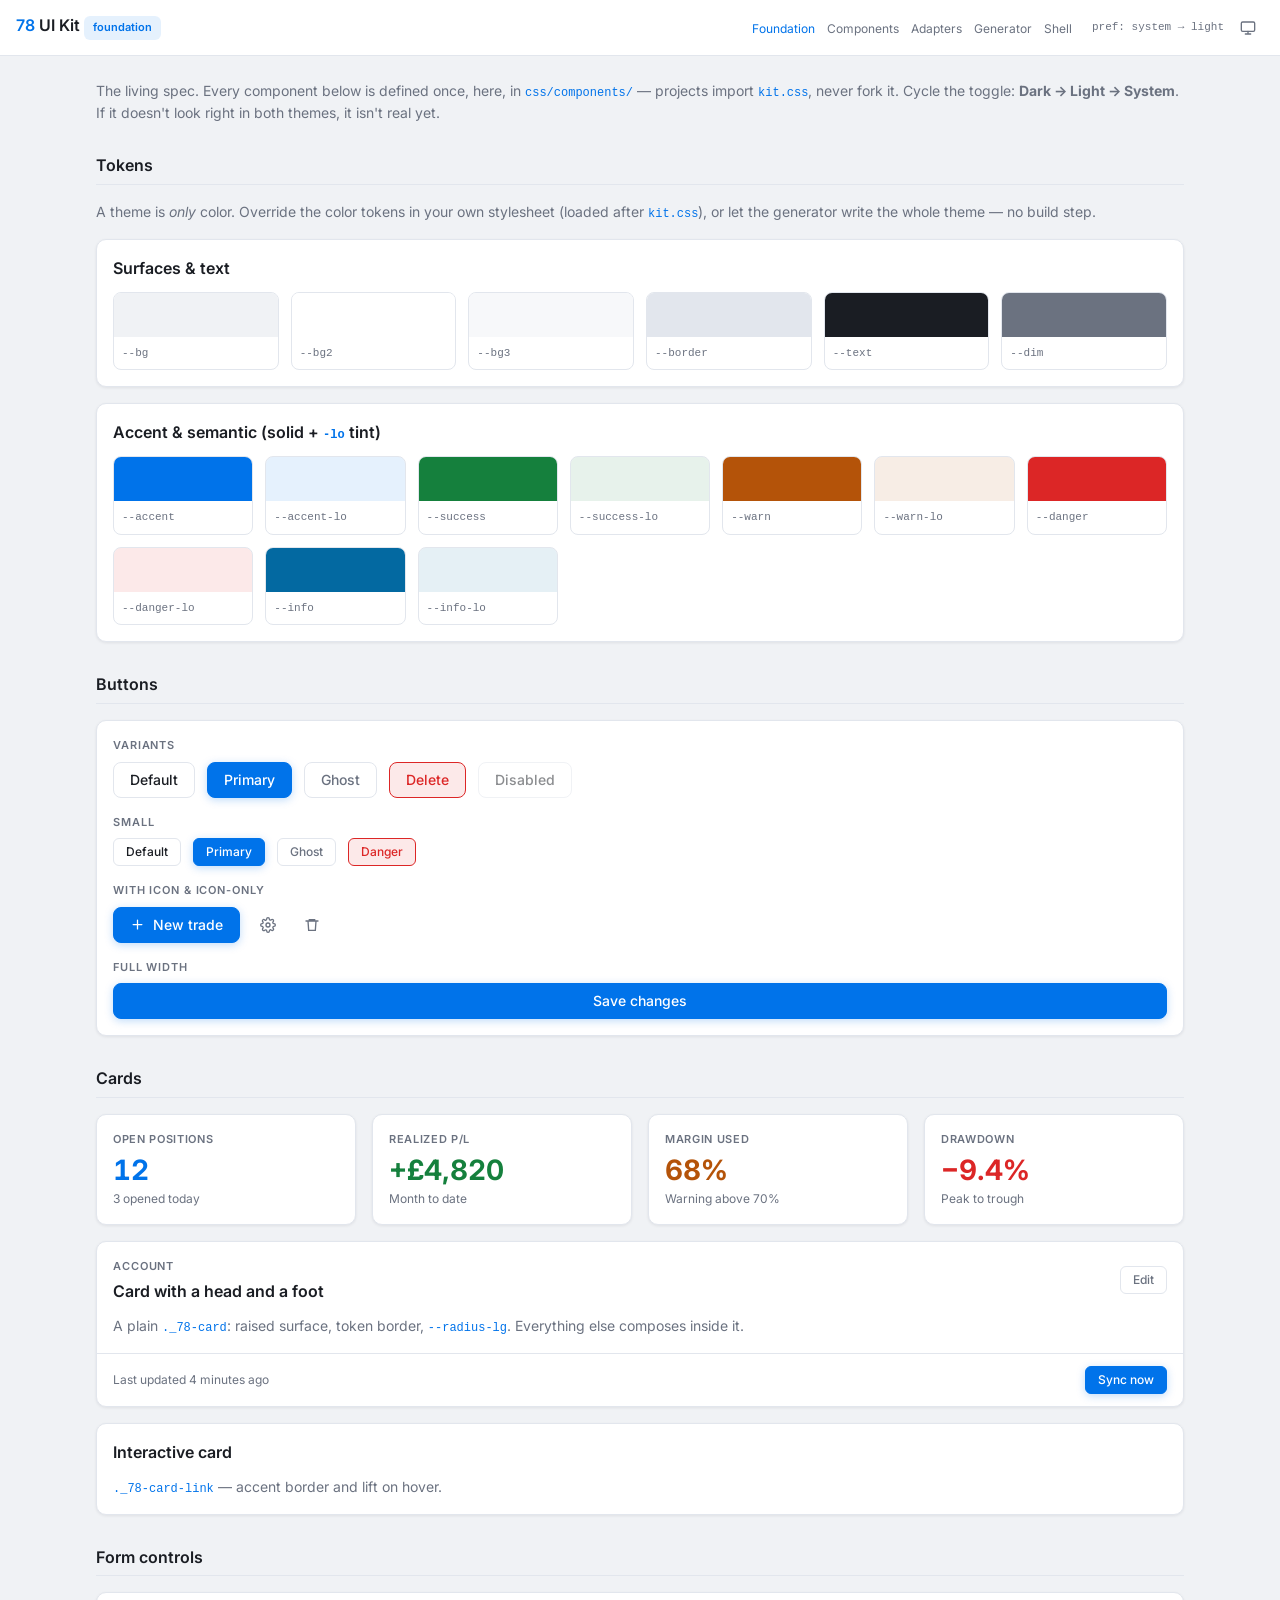
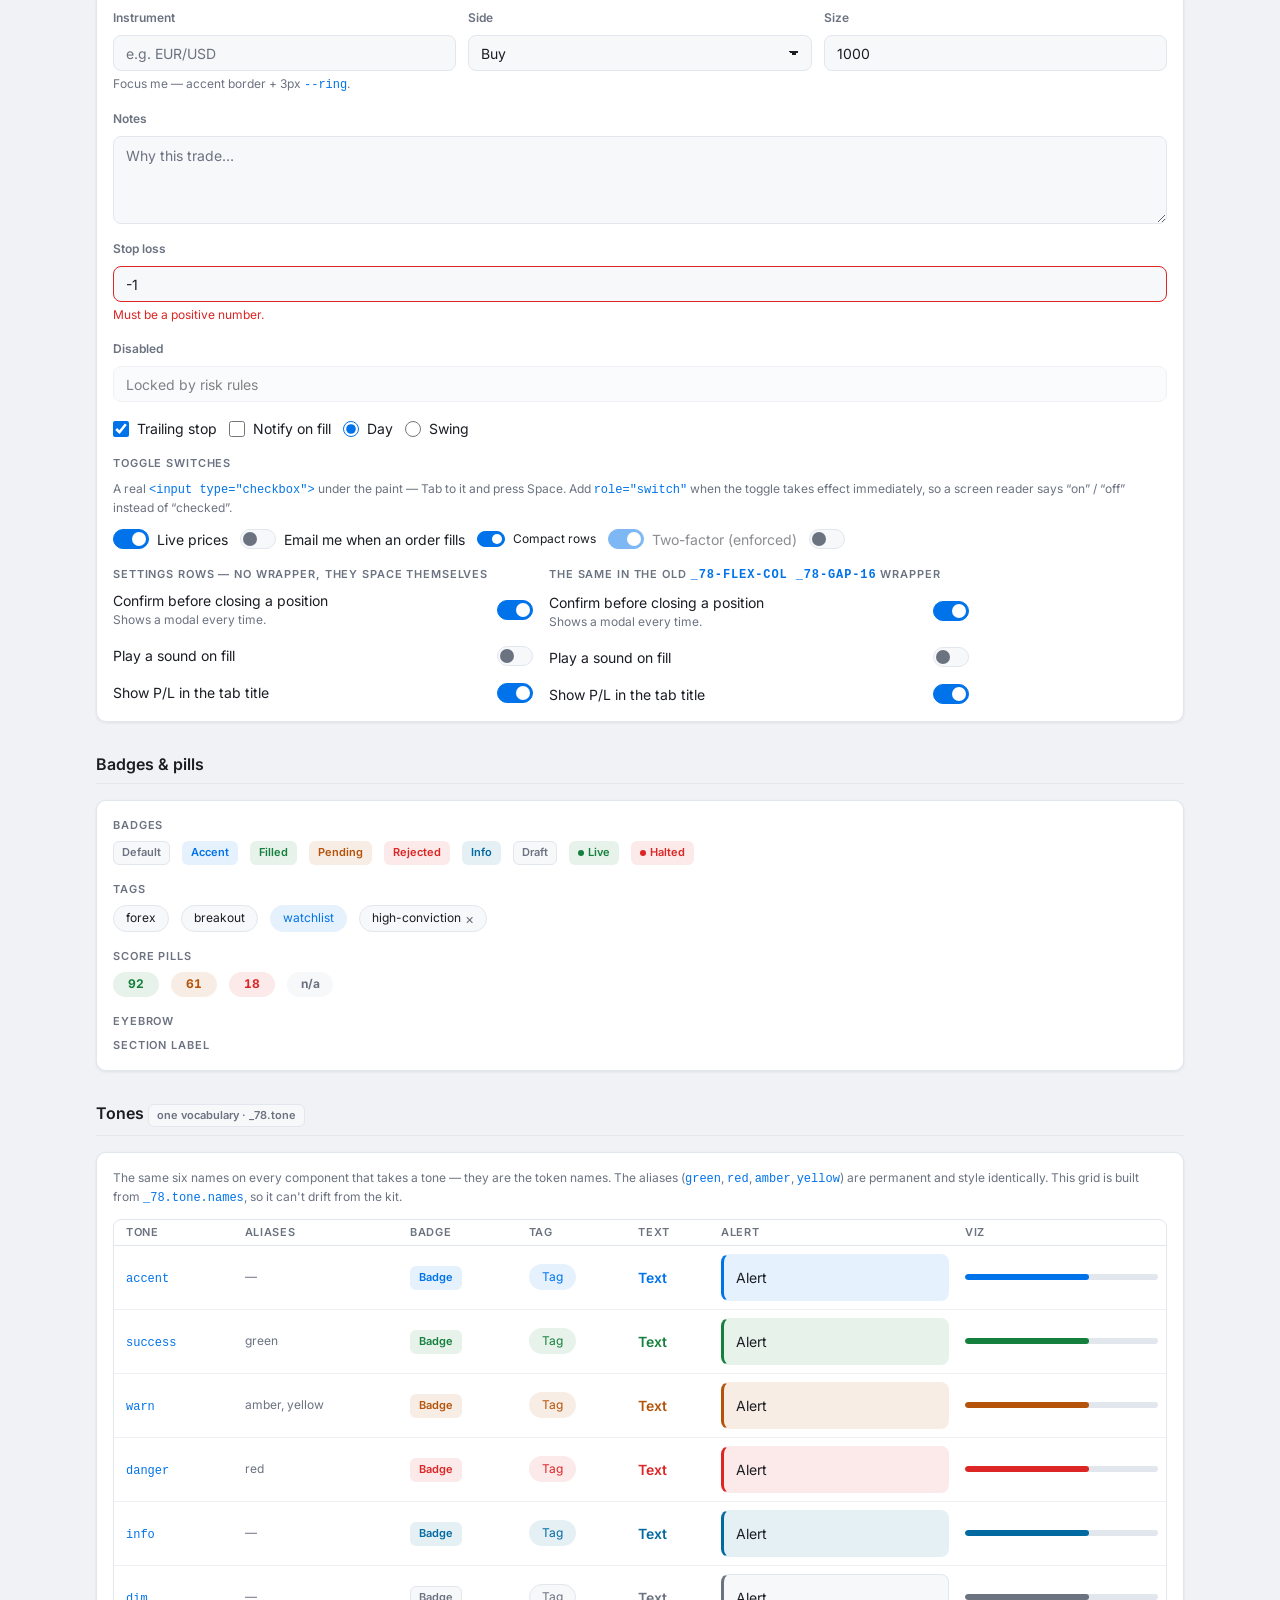
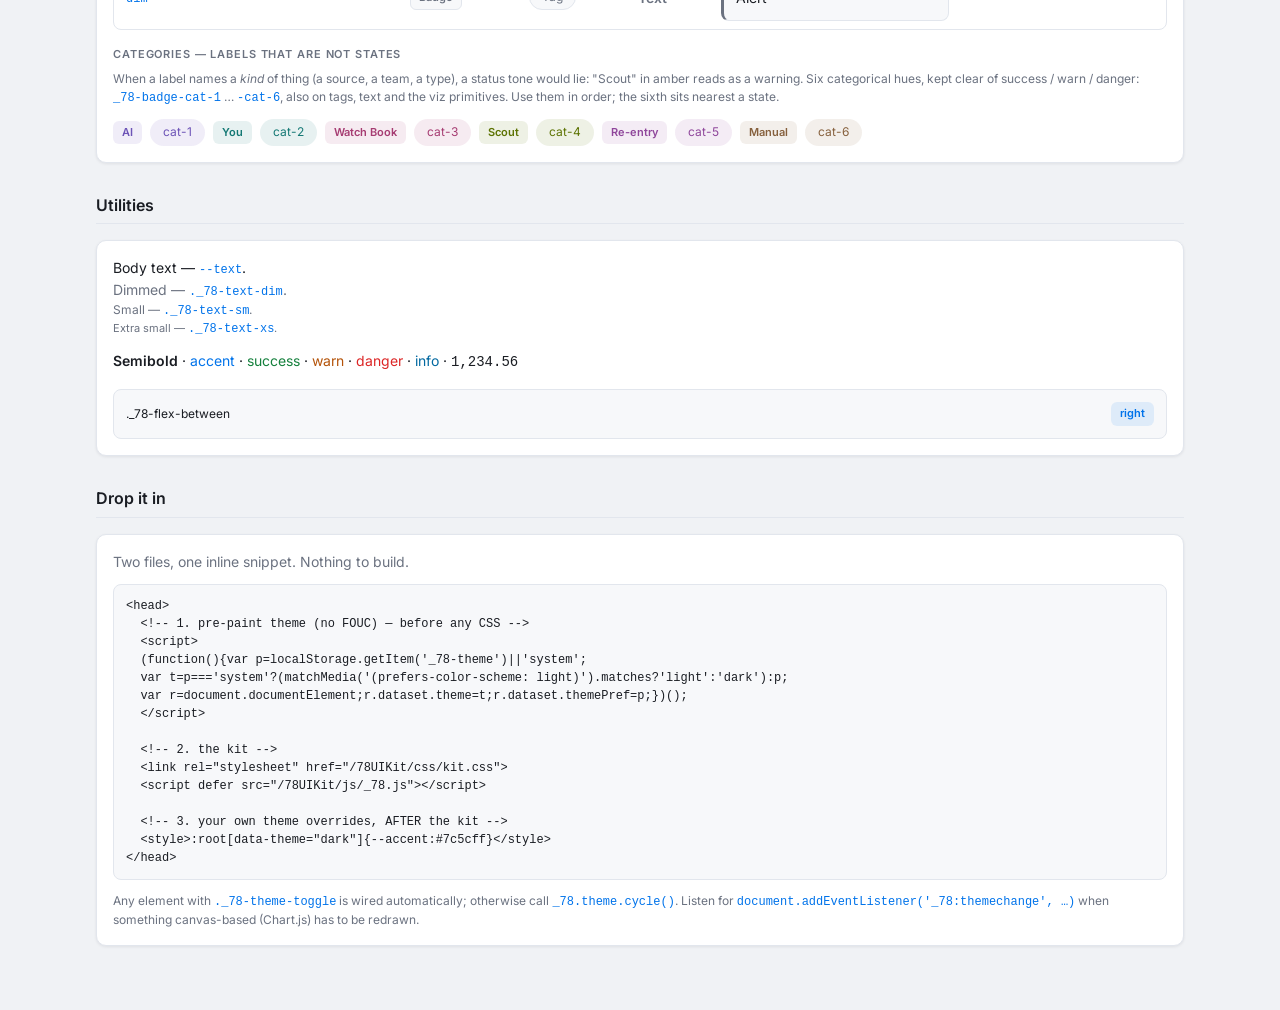
==== demo/index.html @ 526c33db "UIK-10: Six categorical tones for labels that are not states --cat-1 to --cat-6 (each with a -lo tin" ====
<!doctype html>
<html lang="en">
<head>
<meta charset="utf-8">
<meta name="viewport" content="width=device-width, initial-scale=1">
<title>78 UI Kit — foundation</title>

<!-- Pre-paint theme snippet — FIRST thing in <head>, before any CSS. No FOUC. -->
<script>
(function(){var p=localStorage.getItem('_78-theme')||'system';
var t=p==='system'?(matchMedia('(prefers-color-scheme: light)').matches?'light':'dark'):p;
var r=document.documentElement;r.dataset.theme=t;r.dataset.themePref=p;})();
</script>

<link rel="preconnect" href="https://fonts.bunny.net">
<link rel="stylesheet" href="https://fonts.bunny.net/css?family=inter:400,500,600,700">
<link rel="stylesheet" href="../css/kit.css">

<style>
  /* Demo page chrome only — NOT part of the kit. */
  .page { max-width: var(--content-max); margin: 0 auto; padding: var(--space-5) var(--space-4) 64px; }
  .site-head {
    position: sticky; top: 0; z-index: 10;
    display: flex; align-items: center; justify-content: space-between; gap: var(--space-4);
    height: var(--header-h); padding: 0 var(--space-4);
    background: var(--bg2); border-bottom: 1px solid var(--border);
  }
  .site-head h1 { font-size: var(--fs-lg); }
  .site-head nav a { color: var(--dim); font-size: var(--fs-sm); margin-right: var(--space-3); }
  .site-head nav a:hover, .site-head nav a[aria-current] { color: var(--accent); text-decoration: none; }
  .site-head .mark { color: var(--accent); }
  section { margin-top: var(--space-6); }
  section > h2 {
    font-size: var(--fs-lg); padding-bottom: var(--space-2);
    border-bottom: 1px solid var(--border); margin-bottom: var(--space-4);
  }
  .row { display: flex; flex-wrap: wrap; align-items: center; gap: var(--space-3); }
  .swatches { display: grid; gap: var(--space-3); grid-template-columns: repeat(auto-fit, minmax(132px, 1fr)); }
  .sw { border: 1px solid var(--border); border-radius: var(--radius); overflow: hidden; background: var(--bg2); }
  .sw i { display: block; height: 44px; }
  .sw span { display: block; padding: var(--space-2); font-size: var(--fs-xs); font-family: var(--font-mono); color: var(--dim); }
  code.tok { font-family: var(--font-mono); font-size: var(--fs-sm); color: var(--accent); }
  pre.snippet {
    background: var(--bg3); border: 1px solid var(--border); border-radius: var(--radius);
    padding: var(--space-3); overflow-x: auto; font-size: var(--fs-sm); color: var(--text);
  }
</style>
</head>
<body>

<header class="site-head">
  <h1><span class="mark">78</span> UI Kit <span class="_78-badge _78-badge-accent">foundation</span></h1>
  <div class="_78-flex _78-gap-8">
    <nav>
      <a href="index.html" aria-current="page">Foundation</a><a href="components.html">Components</a><a href="adapters.html">Adapters</a><a href="generator.html">Generator</a><a href="shell.html">Shell</a>
    </nav>
    <span class="_78-text-xs _78-text-dim _78-mono" id="theme-state">theme: …</span>
    <button class="_78-icon-btn _78-theme-toggle" type="button">
      <!-- moon = dark -->
      <svg class="_78-theme-icon" data-pref="dark" viewBox="0 0 24 24" fill="none" stroke="currentColor" stroke-width="2" stroke-linecap="round" stroke-linejoin="round" aria-hidden="true"><path d="M21 12.79A9 9 0 1 1 11.21 3 7 7 0 0 0 21 12.79z"/></svg>
      <!-- sun = light -->
      <svg class="_78-theme-icon" data-pref="light" viewBox="0 0 24 24" fill="none" stroke="currentColor" stroke-width="2" stroke-linecap="round" stroke-linejoin="round" aria-hidden="true"><circle cx="12" cy="12" r="4"/><path d="M12 2v2M12 20v2M4.9 4.9l1.4 1.4M17.7 17.7l1.4 1.4M2 12h2M20 12h2M4.9 19.1l1.4-1.4M17.7 6.3l1.4-1.4"/></svg>
      <!-- monitor = system -->
      <svg class="_78-theme-icon" data-pref="system" viewBox="0 0 24 24" fill="none" stroke="currentColor" stroke-width="2" stroke-linecap="round" stroke-linejoin="round" aria-hidden="true"><rect x="2" y="3" width="20" height="14" rx="2"/><path d="M8 21h8M12 17v4"/></svg>
    </button>
  </div>
</header>

<main class="page">

  <p class="_78-text-dim">The living spec. Every component below is defined once, here, in
    <code class="tok">css/components/</code> — projects import <code class="tok">kit.css</code>, never fork it.
    Cycle the toggle: <strong>Dark → Light → System</strong>. If it doesn't look right in both themes, it isn't real yet.</p>

  <!-- ============================ TOKENS ============================ -->
  <section id="tokens">
    <h2>Tokens</h2>
    <p class="_78-text-dim _78-mb-16">A theme is <em>only</em> color. Override the color tokens in your own
      stylesheet (loaded after <code class="tok">kit.css</code>), or let the generator write the whole theme — no build step.</p>

    <div class="_78-card _78-mb-16">
      <div class="_78-card-title">Surfaces &amp; text</div>
      <div class="swatches">
        <div class="sw"><i style="background:var(--bg)"></i><span>--bg</span></div>
        <div class="sw"><i style="background:var(--bg2)"></i><span>--bg2</span></div>
        <div class="sw"><i style="background:var(--bg3)"></i><span>--bg3</span></div>
        <div class="sw"><i style="background:var(--border)"></i><span>--border</span></div>
        <div class="sw"><i style="background:var(--text)"></i><span>--text</span></div>
        <div class="sw"><i style="background:var(--dim)"></i><span>--dim</span></div>
      </div>
    </div>

    <div class="_78-card">
      <div class="_78-card-title">Accent &amp; semantic (solid + <code class="tok">-lo</code> tint)</div>
      <div class="swatches">
        <div class="sw"><i style="background:var(--accent)"></i><span>--accent</span></div>
        <div class="sw"><i style="background:var(--accent-lo)"></i><span>--accent-lo</span></div>
        <div class="sw"><i style="background:var(--success)"></i><span>--success</span></div>
        <div class="sw"><i style="background:var(--success-lo)"></i><span>--success-lo</span></div>
        <div class="sw"><i style="background:var(--warn)"></i><span>--warn</span></div>
        <div class="sw"><i style="background:var(--warn-lo)"></i><span>--warn-lo</span></div>
        <div class="sw"><i style="background:var(--danger)"></i><span>--danger</span></div>
        <div class="sw"><i style="background:var(--danger-lo)"></i><span>--danger-lo</span></div>
        <div class="sw"><i style="background:var(--info)"></i><span>--info</span></div>
        <div class="sw"><i style="background:var(--info-lo)"></i><span>--info-lo</span></div>
      </div>
    </div>
  </section>

  <!-- ============================ BUTTONS ============================ -->
  <section id="buttons">
    <h2>Buttons</h2>
    <div class="_78-card">
      <div class="_78-eyebrow _78-mb-8">Variants</div>
      <div class="row">
        <button class="_78-btn">Default</button>
        <button class="_78-btn _78-btn-primary">Primary</button>
        <button class="_78-btn _78-btn-ghost">Ghost</button>
        <button class="_78-btn _78-btn-danger">Delete</button>
        <button class="_78-btn" disabled>Disabled</button>
      </div>

      <div class="_78-eyebrow _78-mt-16 _78-mb-8">Small</div>
      <div class="row">
        <button class="_78-btn _78-btn-sm">Default</button>
        <button class="_78-btn _78-btn-primary _78-btn-sm">Primary</button>
        <button class="_78-btn _78-btn-ghost _78-btn-sm">Ghost</button>
        <button class="_78-btn _78-btn-danger _78-btn-sm">Danger</button>
      </div>

      <div class="_78-eyebrow _78-mt-16 _78-mb-8">With icon &amp; icon-only</div>
      <div class="row">
        <button class="_78-btn _78-btn-primary">
          <svg viewBox="0 0 24 24" width="15" height="15" fill="none" stroke="currentColor" stroke-width="2" stroke-linecap="round" aria-hidden="true"><path d="M12 5v14M5 12h14"/></svg>
          New trade
        </button>
        <button class="_78-icon-btn" title="Settings" aria-label="Settings">
          <svg viewBox="0 0 24 24" fill="none" stroke="currentColor" stroke-width="2" aria-hidden="true"><circle cx="12" cy="12" r="3"/><path d="M19.4 15a1.65 1.65 0 0 0 .33 1.82l.06.06a2 2 0 1 1-2.83 2.83l-.06-.06a1.65 1.65 0 0 0-1.82-.33 1.65 1.65 0 0 0-1 1.51V21a2 2 0 1 1-4 0v-.09A1.65 1.65 0 0 0 9 19.4a1.65 1.65 0 0 0-1.82.33l-.06.06a2 2 0 1 1-2.83-2.83l.06-.06A1.65 1.65 0 0 0 4.6 15a1.65 1.65 0 0 0-1.51-1H3a2 2 0 1 1 0-4h.09A1.65 1.65 0 0 0 4.6 9a1.65 1.65 0 0 0-.33-1.82l-.06-.06a2 2 0 1 1 2.83-2.83l.06.06A1.65 1.65 0 0 0 9 4.6a1.65 1.65 0 0 0 1-1.51V3a2 2 0 1 1 4 0v.09a1.65 1.65 0 0 0 1 1.51 1.65 1.65 0 0 0 1.82-.33l.06-.06a2 2 0 1 1 2.83 2.83l-.06.06a1.65 1.65 0 0 0-.33 1.82V9a1.65 1.65 0 0 0 1.51 1H21a2 2 0 1 1 0 4h-.09a1.65 1.65 0 0 0-1.51 1z"/></svg>
        </button>
        <button class="_78-icon-btn" title="Delete" aria-label="Delete">
          <svg viewBox="0 0 24 24" fill="none" stroke="currentColor" stroke-width="2" stroke-linecap="round" aria-hidden="true"><path d="M3 6h18M8 6V4h8v2M6 6l1 14h10l1-14"/></svg>
        </button>
      </div>

      <div class="_78-eyebrow _78-mt-16 _78-mb-8">Full width</div>
      <button class="_78-btn _78-btn-primary _78-btn-full">Save changes</button>
    </div>
  </section>

  <!-- ============================ CARDS ============================ -->
  <section id="cards">
    <h2>Cards</h2>

    <div class="_78-card-grid _78-mb-16">
      <div class="_78-stat-card">
        <div class="_78-stat-card__label">Open positions</div>
        <div class="_78-stat-card__num _78-accent">12</div>
        <div class="_78-stat-card__sub">3 opened today</div>
      </div>
      <div class="_78-stat-card">
        <div class="_78-stat-card__label">Realized P/L</div>
        <div class="_78-stat-card__num _78-success">+£4,820</div>
        <div class="_78-stat-card__sub">Month to date</div>
      </div>
      <div class="_78-stat-card">
        <div class="_78-stat-card__label">Margin used</div>
        <div class="_78-stat-card__num _78-warn">68%</div>
        <div class="_78-stat-card__sub">Warning above 70%</div>
      </div>
      <div class="_78-stat-card">
        <div class="_78-stat-card__label">Drawdown</div>
        <div class="_78-stat-card__num _78-danger">−9.4%</div>
        <div class="_78-stat-card__sub">Peak to trough</div>
      </div>
    </div>

    <div class="_78-card">
      <div class="_78-card-head">
        <div class="_78-card-title">
          <span class="_78-eyebrow">Account</span>
          Card with a head and a foot
        </div>
        <button class="_78-btn _78-btn-ghost _78-btn-sm">Edit</button>
      </div>
      <p class="_78-text-dim">A plain <code class="tok">._78-card</code>: raised surface, token border,
        <code class="tok">--radius-lg</code>. Everything else composes inside it.</p>
      <div class="_78-card-foot _78-flex-between">
        <span class="_78-text-sm _78-text-dim">Last updated 4 minutes ago</span>
        <button class="_78-btn _78-btn-primary _78-btn-sm">Sync now</button>
      </div>
    </div>

    <a href="#cards" class="_78-card _78-card-link _78-mt-16">
      <div class="_78-card-title">Interactive card</div>
      <p class="_78-text-dim"><code class="tok">._78-card-link</code> — accent border and lift on hover.</p>
    </a>
  </section>

  <!-- ============================ FORMS ============================ -->
  <section id="forms">
    <h2>Form controls</h2>
    <div class="_78-card">
      <div class="_78-field-row">
        <div class="_78-field">
          <label for="f-name">Instrument</label>
          <input class="_78-input" id="f-name" type="text" placeholder="e.g. EUR/USD">
          <div class="_78-field-hint">Focus me — accent border + 3px <code class="tok">--ring</code>.</div>
        </div>
        <div class="_78-field">
          <label for="f-side">Side</label>
          <select class="_78-select" id="f-side">
            <option>Buy</option><option>Sell</option>
          </select>
        </div>
        <div class="_78-field">
          <label for="f-size">Size</label>
          <input class="_78-input" id="f-size" type="number" value="1000" step="100">
        </div>
      </div>

      <div class="_78-field">
        <label for="f-notes">Notes</label>
        <textarea class="_78-textarea" id="f-notes" placeholder="Why this trade…"></textarea>
      </div>

      <div class="_78-field">
        <label for="f-bad">Stop loss</label>
        <input class="_78-input" id="f-bad" type="text" value="-1" aria-invalid="true" aria-describedby="f-bad-err">
        <div class="_78-field-error" id="f-bad-err">Must be a positive number.</div>
      </div>

      <div class="_78-field">
        <label for="f-off">Disabled</label>
        <input class="_78-input" id="f-off" type="text" value="Locked by risk rules" disabled>
      </div>

      <div class="row">
        <label class="_78-check"><input type="checkbox" checked> Trailing stop</label>
        <label class="_78-check"><input type="checkbox"> Notify on fill</label>
        <label class="_78-check"><input type="radio" name="tf" checked> Day</label>
        <label class="_78-check"><input type="radio" name="tf"> Swing</label>
      </div>

      <div class="_78-eyebrow _78-mt-16 _78-mb-8">Toggle switches</div>
      <p class="_78-text-sm _78-text-dim _78-mb-12">A real <code class="tok">&lt;input type="checkbox"&gt;</code> under
        the paint — Tab to it and press Space. Add <code class="tok">role="switch"</code> when the toggle takes effect
        immediately, so a screen reader says &ldquo;on&rdquo; / &ldquo;off&rdquo; instead of &ldquo;checked&rdquo;.</p>

      <div class="row">
        <label class="_78-switch">
          <input type="checkbox" role="switch" checked>
          <span class="_78-switch-label">Live prices</span>
        </label>
        <label class="_78-switch">
          <input type="checkbox" role="switch">
          <span class="_78-switch-label">Email me when an order fills</span>
        </label>
        <label class="_78-switch _78-switch-sm">
          <input type="checkbox" role="switch" checked>
          <span class="_78-switch-label">Compact rows</span>
        </label>
        <label class="_78-switch">
          <input type="checkbox" role="switch" checked disabled>
          <span class="_78-switch-label">Two-factor (enforced)</span>
        </label>
        <input class="_78-switch-input" type="checkbox" role="switch" aria-label="Standalone toggle, no visible label">
      </div>

      <div class="_78-flex _78-flex-wrap _78-gap-16 _78-mt-16" style="align-items:flex-start">
        <div style="flex:1 1 320px;max-width:420px" id="rows-bare">
          <div class="_78-eyebrow _78-mb-8">Settings rows — no wrapper, they space themselves</div>
          <label class="_78-switch _78-switch-row">
            <span class="_78-switch-label">Confirm before closing a position
              <span class="_78-switch-hint">Shows a modal every time.</span>
            </span>
            <input type="checkbox" role="switch" checked>
          </label>
          <label class="_78-switch _78-switch-row">
            <span class="_78-switch-label">Play a sound on fill</span>
            <input type="checkbox" role="switch">
          </label>
          <label class="_78-switch _78-switch-row">
            <span class="_78-switch-label">Show P/L in the tab title</span>
            <input type="checkbox" role="switch" checked>
          </label>
        </div>
        <div style="flex:1 1 320px;max-width:420px" id="rows-wrapped">
          <div class="_78-eyebrow _78-mb-8">The same in the old <code class="tok">_78-flex-col _78-gap-16</code> wrapper</div>
          <div class="_78-flex-col _78-gap-16">
            <label class="_78-switch _78-switch-row">
              <span class="_78-switch-label">Confirm before closing a position
                <span class="_78-switch-hint">Shows a modal every time.</span>
              </span>
              <input type="checkbox" role="switch" checked>
            </label>
            <label class="_78-switch _78-switch-row">
              <span class="_78-switch-label">Play a sound on fill</span>
              <input type="checkbox" role="switch">
            </label>
            <label class="_78-switch _78-switch-row">
              <span class="_78-switch-label">Show P/L in the tab title</span>
              <input type="checkbox" role="switch" checked>
            </label>
          </div>
        </div>
      </div>

    </div>
  </section>

  <!-- ============================ BADGES ============================ -->
  <section id="badges">
    <h2>Badges &amp; pills</h2>
    <div class="_78-card">
      <div class="_78-eyebrow _78-mb-8">Badges</div>
      <div class="row">
        <span class="_78-badge">Default</span>
        <span class="_78-badge _78-badge-accent">Accent</span>
        <span class="_78-badge _78-badge-success">Filled</span>
        <span class="_78-badge _78-badge-warn">Pending</span>
        <span class="_78-badge _78-badge-danger">Rejected</span>
        <span class="_78-badge _78-badge-info">Info</span>
        <span class="_78-badge _78-badge-dim">Draft</span>
        <span class="_78-badge _78-badge-success _78-badge-dot">Live</span>
        <span class="_78-badge _78-badge-danger _78-badge-dot">Halted</span>
      </div>

      <div class="_78-eyebrow _78-mt-16 _78-mb-8">Tags</div>
      <div class="row">
        <span class="_78-tag">forex</span>
        <span class="_78-tag">breakout</span>
        <span class="_78-tag _78-tag-accent">watchlist</span>
        <span class="_78-tag">high-conviction <button type="button" aria-label="Remove tag">×</button></span>
      </div>

      <div class="_78-eyebrow _78-mt-16 _78-mb-8">Score pills</div>
      <div class="row">
        <span class="_78-score-pill _78-high">92</span>
        <span class="_78-score-pill _78-mid">61</span>
        <span class="_78-score-pill _78-low">18</span>
        <span class="_78-score-pill">n/a</span>
      </div>

      <div class="_78-eyebrow _78-mt-16 _78-mb-8">Eyebrow</div>
      <div class="_78-eyebrow">Section label</div>
    </div>
  </section>

  <!-- ============================ TONES ============================ -->
  <section id="tones">
    <h2>Tones <span class="_78-badge _78-badge-dim">one vocabulary · _78.tone</span></h2>
    <div class="_78-card">
      <p class="_78-text-sm _78-text-dim _78-mb-12">The same six names on every component that takes a tone —
        they are the token names. The aliases (<code class="tok">green</code>, <code class="tok">red</code>,
        <code class="tok">amber</code>, <code class="tok">yellow</code>) are permanent and style identically.
        This grid is built from <code class="tok">_78.tone.names</code>, so it can't drift from the kit.</p>
      <div class="_78-table-wrap">
        <table class="_78-table _78-table-compact" id="tone-grid">
          <thead><tr><th>Tone</th><th>Aliases</th><th>Badge</th><th>Tag</th><th>Text</th><th>Alert</th><th>Viz</th></tr></thead>
          <tbody></tbody>
        </table>
      </div>

      <div class="_78-eyebrow _78-mt-16 _78-mb-8">Categories — labels that are not states</div>
      <p class="_78-text-sm _78-text-dim _78-mb-12">When a label names a <em>kind</em> of thing (a source, a team,
        a type), a status tone would lie: "Scout" in amber reads as a warning. Six categorical hues, kept clear
        of success / warn / danger: <code class="tok">_78-badge-cat-1</code> … <code class="tok">-cat-6</code>,
        also on tags, text and the viz primitives. Use them in order; the sixth sits nearest a state.</p>
      <div class="_78-flex _78-flex-wrap _78-gap-8" id="cat-row"></div>
    </div>
  </section>

  <!-- ============================ UTILITIES ============================ -->
  <section id="utilities">
    <h2>Utilities</h2>
    <div class="_78-card">
      <p>Body text — <code class="tok">--text</code>.</p>
      <p class="_78-text-dim">Dimmed — <code class="tok">._78-text-dim</code>.</p>
      <p class="_78-text-sm _78-text-dim">Small — <code class="tok">._78-text-sm</code>.</p>
      <p class="_78-text-xs _78-text-dim">Extra small — <code class="tok">._78-text-xs</code>.</p>
      <p class="_78-mt-12"><span class="_78-fw-600">Semibold</span> ·
        <span class="_78-text-accent">accent</span> ·
        <span class="_78-text-success">success</span> ·
        <span class="_78-text-warn">warn</span> ·
        <span class="_78-text-danger">danger</span> ·
        <span class="_78-text-info">info</span> ·
        <span class="_78-mono _78-nums">1,234.56</span></p>
      <div class="_78-flex-between _78-mt-16" style="background:var(--bg3);border:1px solid var(--border);border-radius:var(--radius);padding:var(--space-3)">
        <span class="_78-text-sm">._78-flex-between</span>
        <span class="_78-badge _78-badge-accent">right</span>
      </div>
    </div>
  </section>

  <!-- ============================ USAGE ============================ -->
  <section id="usage">
    <h2>Drop it in</h2>
    <div class="_78-card">
      <p class="_78-text-dim _78-mb-12">Two files, one inline snippet. Nothing to build.</p>
      <pre class="snippet">&lt;head&gt;
  &lt;!-- 1. pre-paint theme (no FOUC) — before any CSS --&gt;
  &lt;script&gt;
  (function(){var p=localStorage.getItem('_78-theme')||'system';
  var t=p==='system'?(matchMedia('(prefers-color-scheme: light)').matches?'light':'dark'):p;
  var r=document.documentElement;r.dataset.theme=t;r.dataset.themePref=p;})();
  &lt;/script&gt;

  &lt;!-- 2. the kit --&gt;
  &lt;link rel="stylesheet" href="/78UIKit/css/kit.css"&gt;
  &lt;script defer src="/78UIKit/js/_78.js"&gt;&lt;/script&gt;

  &lt;!-- 3. your own theme overrides, AFTER the kit --&gt;
  &lt;style&gt;:root[data-theme="dark"]{--accent:#7c5cff}&lt;/style&gt;
&lt;/head&gt;</pre>
      <p class="_78-text-sm _78-text-dim _78-mt-12">Any element with <code class="tok">._78-theme-toggle</code>
        is wired automatically; otherwise call <code class="tok">_78.theme.cycle()</code>. Listen for
        <code class="tok">document.addEventListener('_78:themechange', …)</code> when something canvas-based
        (Chart.js) has to be redrawn.</p>
    </div>
  </section>

</main>

<script src="../js/_78.js"></script>
<script>
  /* Demo-only readout, proving the event fires. */
  var out = document.getElementById('theme-state');
  function show(e) {
    var d = (e && e.detail) || { theme: _78.theme.current, pref: _78.theme.pref };
    out.textContent = 'pref: ' + d.pref + ' → ' + d.theme;
  }
  document.addEventListener('_78:themechange', show);
  show();

  /* The tones grid — every canonical name, from the kit itself. */
  (function () {
    var body = document.querySelector('#tone-grid tbody');
    var aliases = _78.tone.aliases;
    _78.tone.names.forEach(function (t) {
      var al = Object.keys(aliases).filter(function (a) { return aliases[a] === t; });
      var tr = document.createElement('tr');
      tr.innerHTML =
        '<td><code class="tok">' + t + '</code></td>' +
        '<td class="_78-text-dim _78-text-sm">' + (al.join(', ') || '—') + '</td>' +
        '<td><span class="_78-badge _78-badge-' + t + '">Badge</span></td>' +
        '<td><span class="_78-tag _78-tag-' + t + '">Tag</span></td>' +
        '<td><span class="_78-text-' + t + ' _78-fw-600">Text</span></td>' +
        '<td style="min-width:140px"><div class="_78-alert _78-alert-' + t + '"><div class="_78-alert-body">Alert</div></div></td>' +
        '<td style="min-width:120px"><div class="_78-progress _78-tone-' + t + '" data-pct="64"></div></td>';
      body.appendChild(tr);
    });
    body.querySelectorAll('._78-progress').forEach(function (el) { _78.viz.progress(el); });

    var cats = document.getElementById('cat-row');
    ['AI', 'You', 'Watch Book', 'Scout', 'Re-entry', 'Manual'].forEach(function (label, i) {
      var t = _78.tone.categories[i];
      cats.insertAdjacentHTML('beforeend',
        '<span class="_78-badge _78-badge-' + t + '">' + label + '</span>' +
        '<span class="_78-tag _78-tag-' + t + '">' + t + '</span>');
    });
  })();
</script>
</body>
</html>
---- css/kit.css ----
/* ==========================================================================
   78 UI Kit — the single stylesheet a project links.
   <link rel="stylesheet" href="/78UIKit/css/kit.css">
   Override tokens in your own stylesheet loaded AFTER this file.
   ========================================================================== */

@import url("tokens.css");
@import url("reset.css");

@import url("components/shell.css");
@import url("components/buttons.css");
@import url("components/cards.css");
@import url("components/forms.css");
@import url("components/badges.css");
@import url("components/switch.css");
@import url("components/seg.css");
@import url("components/details.css");
@import url("components/viz.css");
@import url("components/figure.css");
@import url("components/split-bar.css");
@import url("components/table.css");
@import url("components/tabs.css");
@import url("components/modal.css");
@import url("components/toast.css");
@import url("components/alert.css");
@import url("components/theme-toggle.css");
@import url("components/utilities.css");

/* Library adapters (css/adapters/*) are deliberately NOT imported here —
   they are opt-in, one per library a project actually uses. */
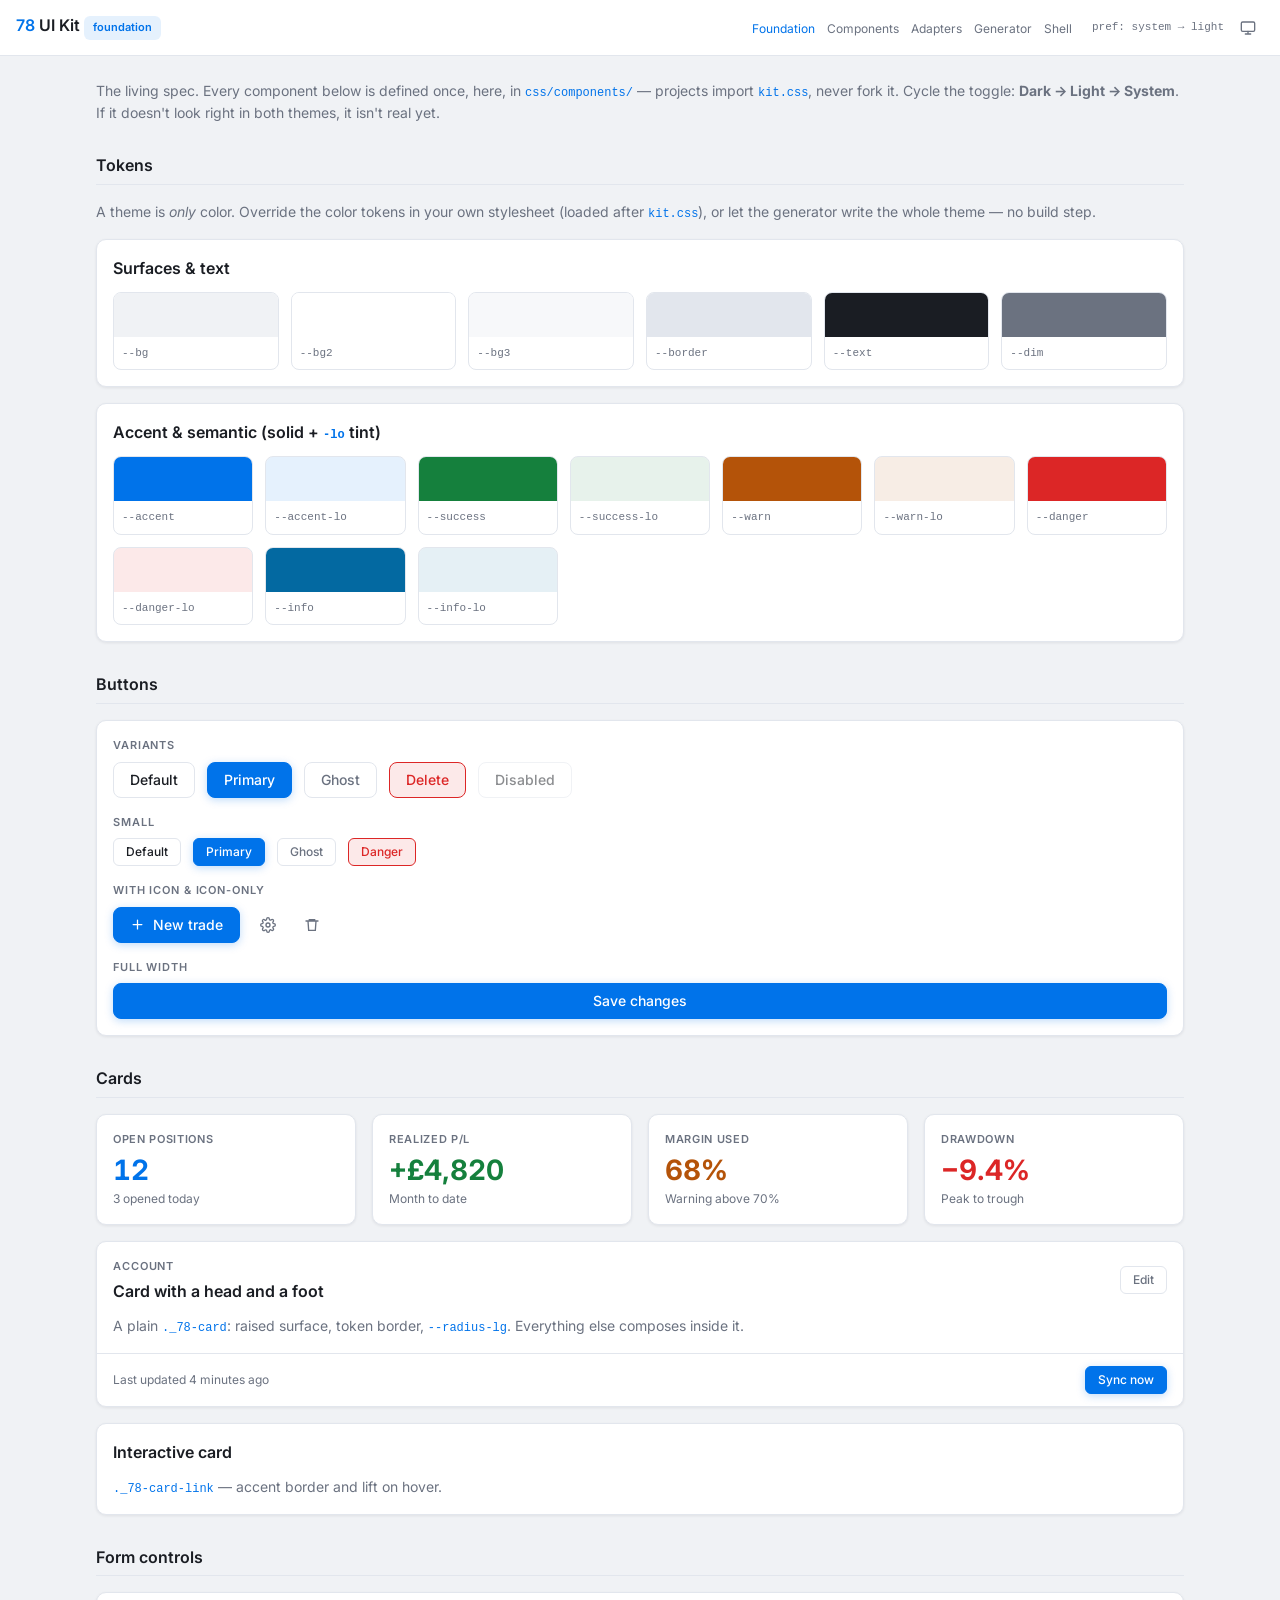
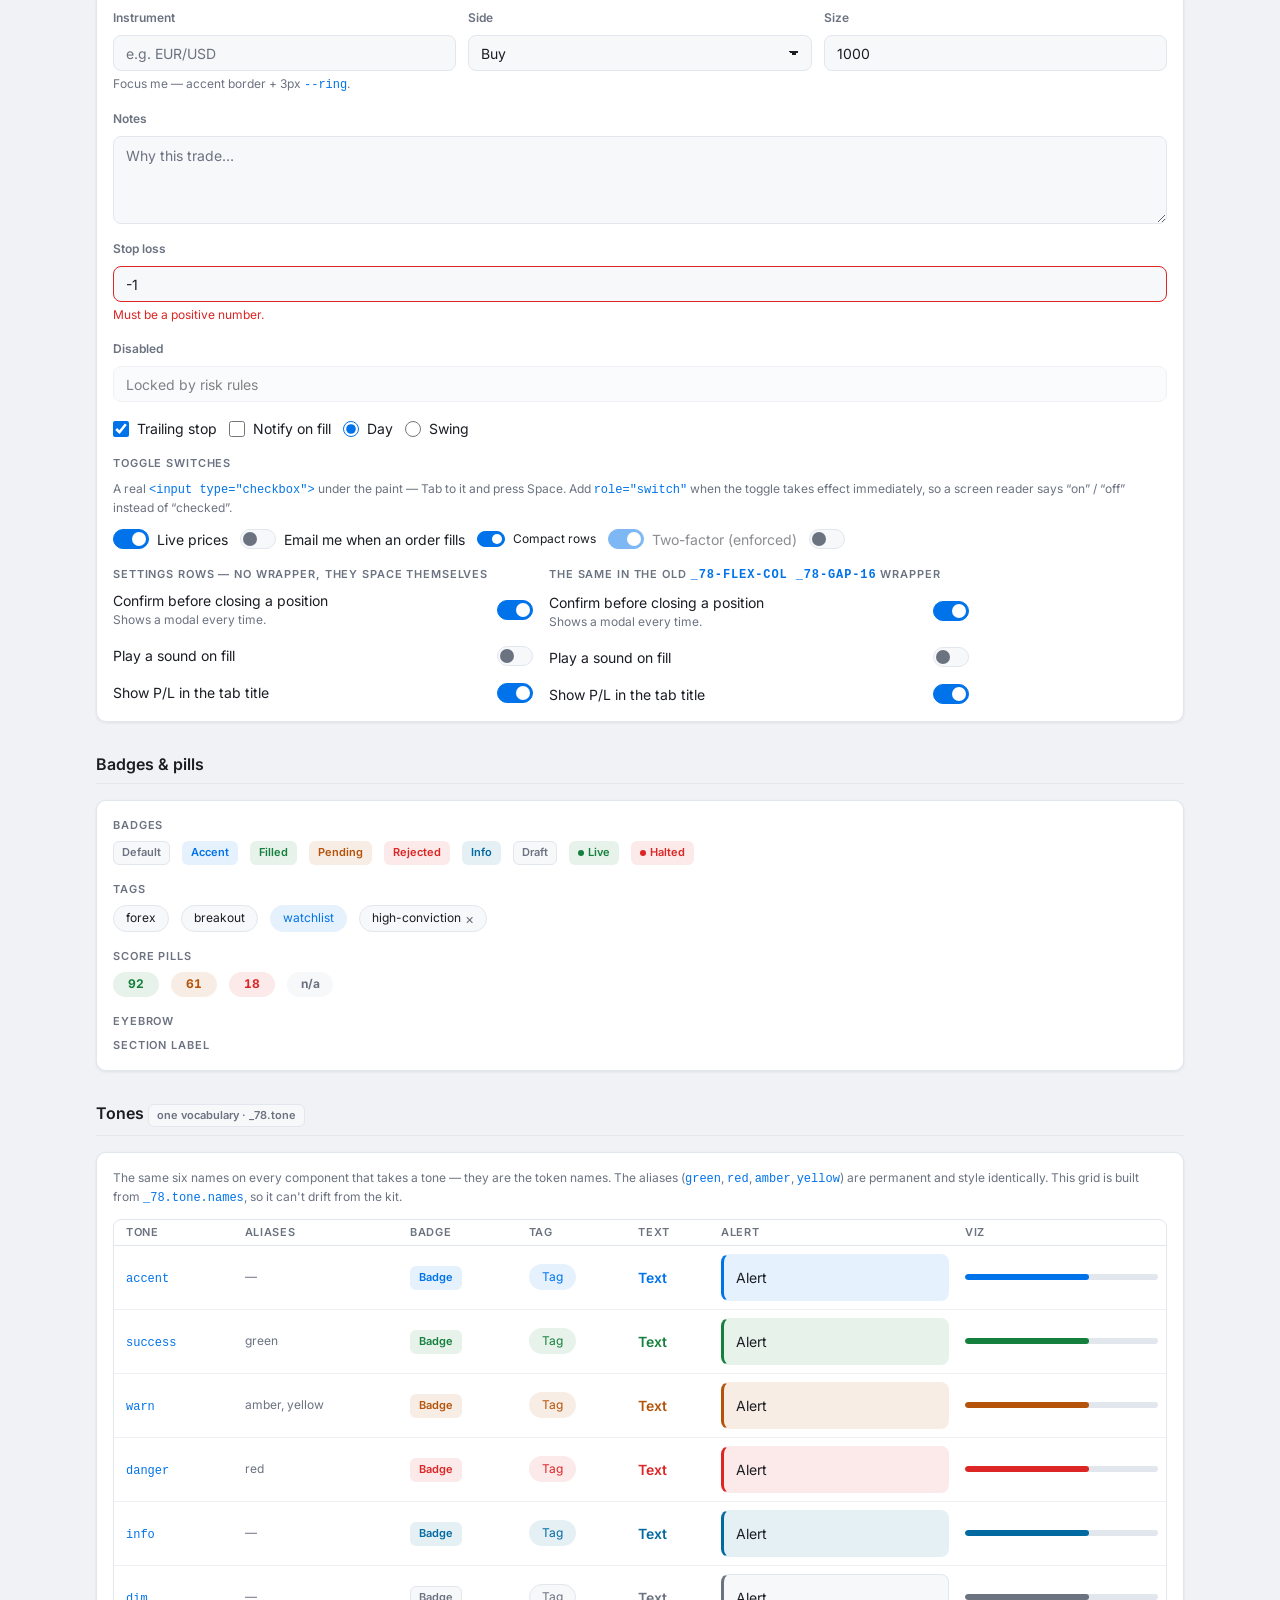
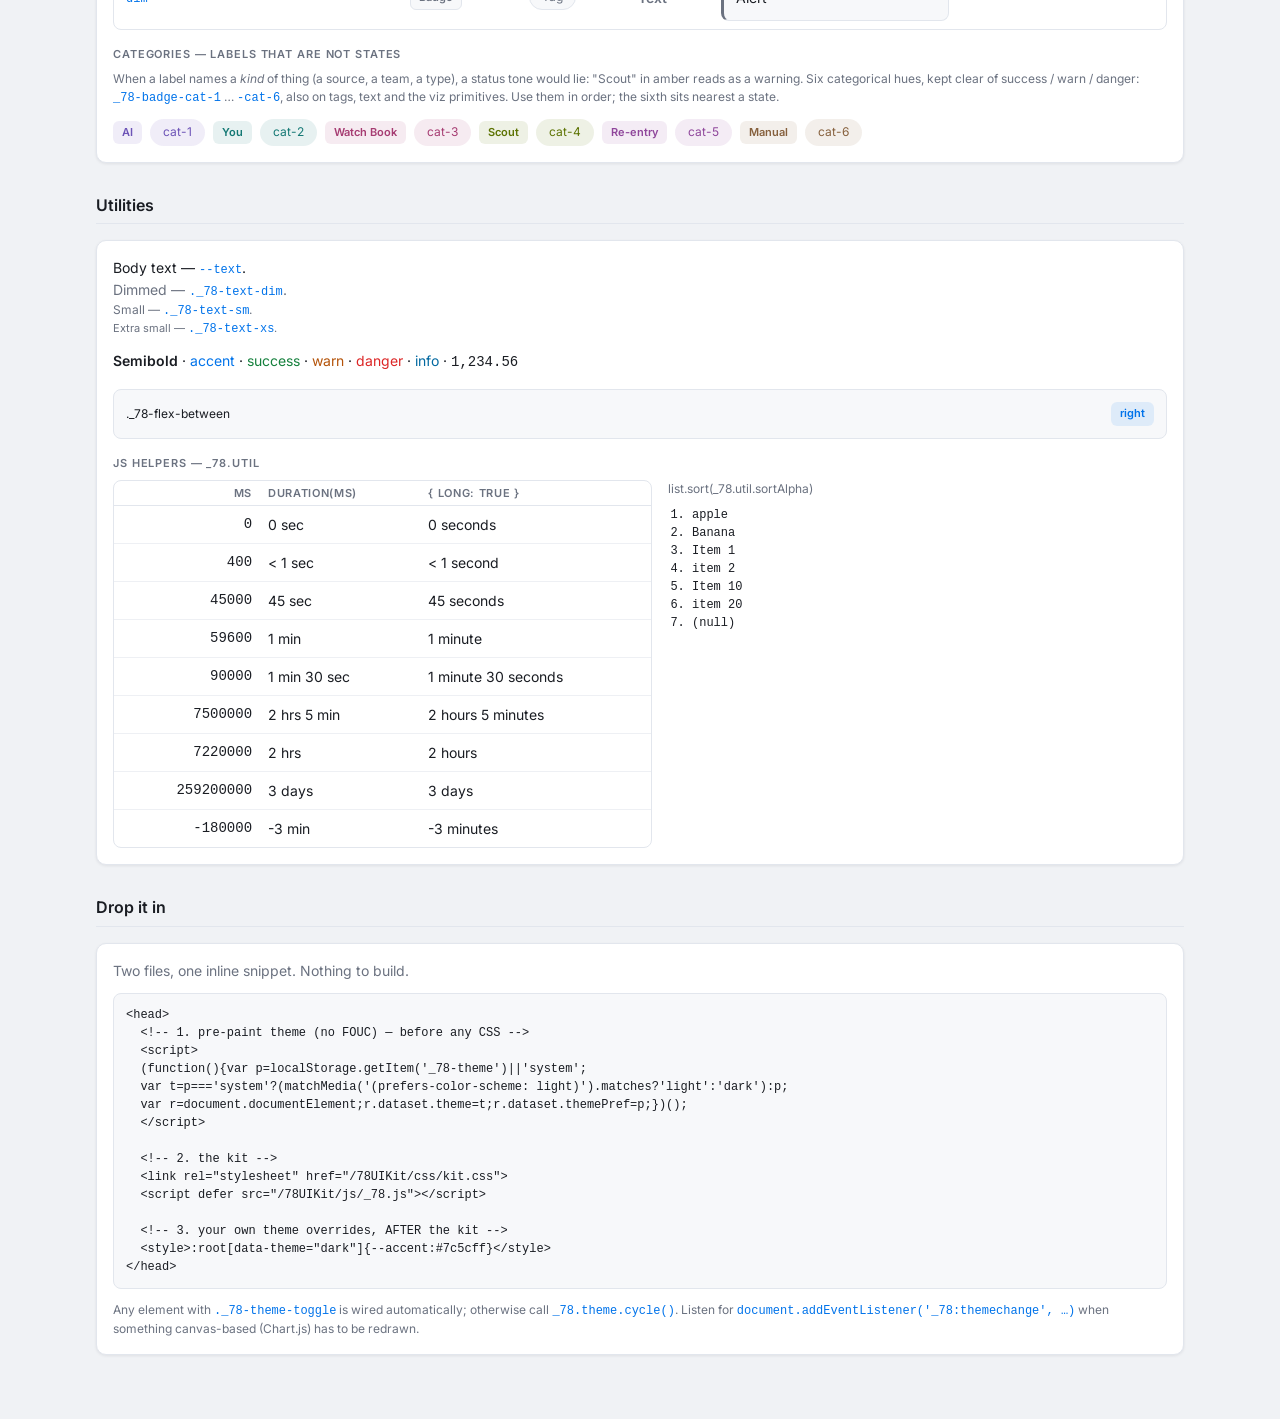
==== commit a19a08c3: "UIK-29: Add _78.util.sortAlpha() and _78.util.duration()" ====
--- a/demo/index.html
+++ b/demo/index.html
@@ -389,6 +389,20 @@
         <span class="_78-text-sm">._78-flex-between</span>
         <span class="_78-badge _78-badge-accent">right</span>
       </div>
+
+      <div class="_78-eyebrow _78-mt-16 _78-mb-8">JS helpers — _78.util</div>
+      <div class="_78-flex _78-flex-wrap _78-gap-16" style="align-items:flex-start">
+        <div class="_78-table-wrap" style="flex:1 1 280px">
+          <table class="_78-table _78-table-compact" id="util-duration">
+            <thead><tr><th class="_78-right">ms</th><th>duration(ms)</th><th>{ long: true }</th></tr></thead>
+            <tbody></tbody>
+          </table>
+        </div>
+        <div style="flex:1 1 240px">
+          <div class="_78-text-sm _78-text-dim _78-mb-8">list.sort(_78.util.sortAlpha)</div>
+          <ol id="util-sort" class="_78-mono _78-text-sm" style="padding-left:var(--space-5)"></ol>
+        </div>
+      </div>
     </div>
   </section>
 
@@ -451,6 +465,17 @@
     });
     body.querySelectorAll('._78-progress').forEach(function (el) { _78.viz.progress(el); });
 
+    /* _78.util, live */
+    var dt = document.querySelector('#util-duration tbody');
+    [0, 400, 45000, 59600, 90000, 7500000, 7220000, 259200000, -180000].forEach(function (ms) {
+      dt.insertAdjacentHTML('beforeend', '<tr><td class="_78-right _78-mono">' + ms + '</td><td>' +
+        _78.util.duration(ms) + '</td><td>' + _78.util.duration(ms, { long: true }) + '</td></tr>');
+    });
+    ['Item 10', 'item 2', 'Item 1', null, 'apple', 'Banana', 'item 20'].sort(_78.util.sortAlpha)
+      .forEach(function (v) {
+        document.getElementById('util-sort').insertAdjacentHTML('beforeend', '<li>' + (v == null ? '(null)' : v) + '</li>');
+      });
+
     var cats = document.getElementById('cat-row');
     ['AI', 'You', 'Watch Book', 'Scout', 'Re-entry', 'Manual'].forEach(function (label, i) {
       var t = _78.tone.categories[i];
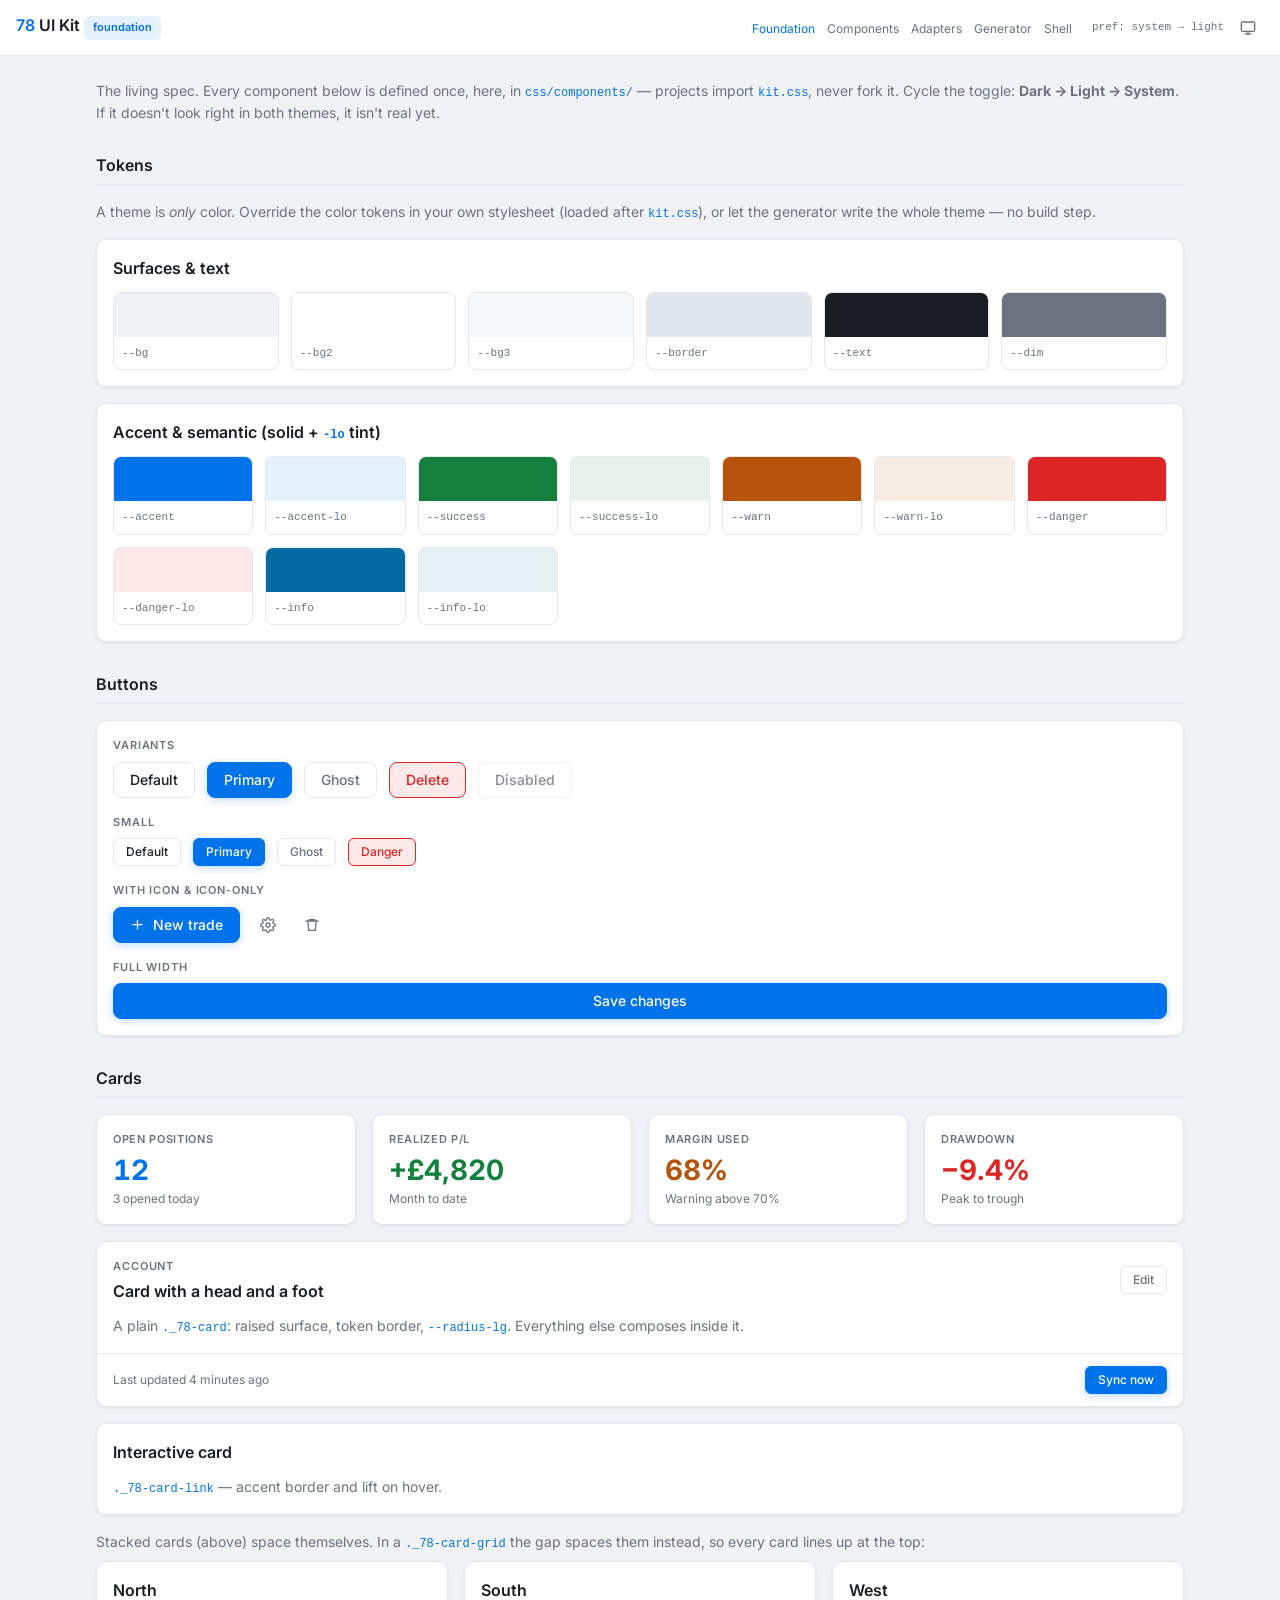
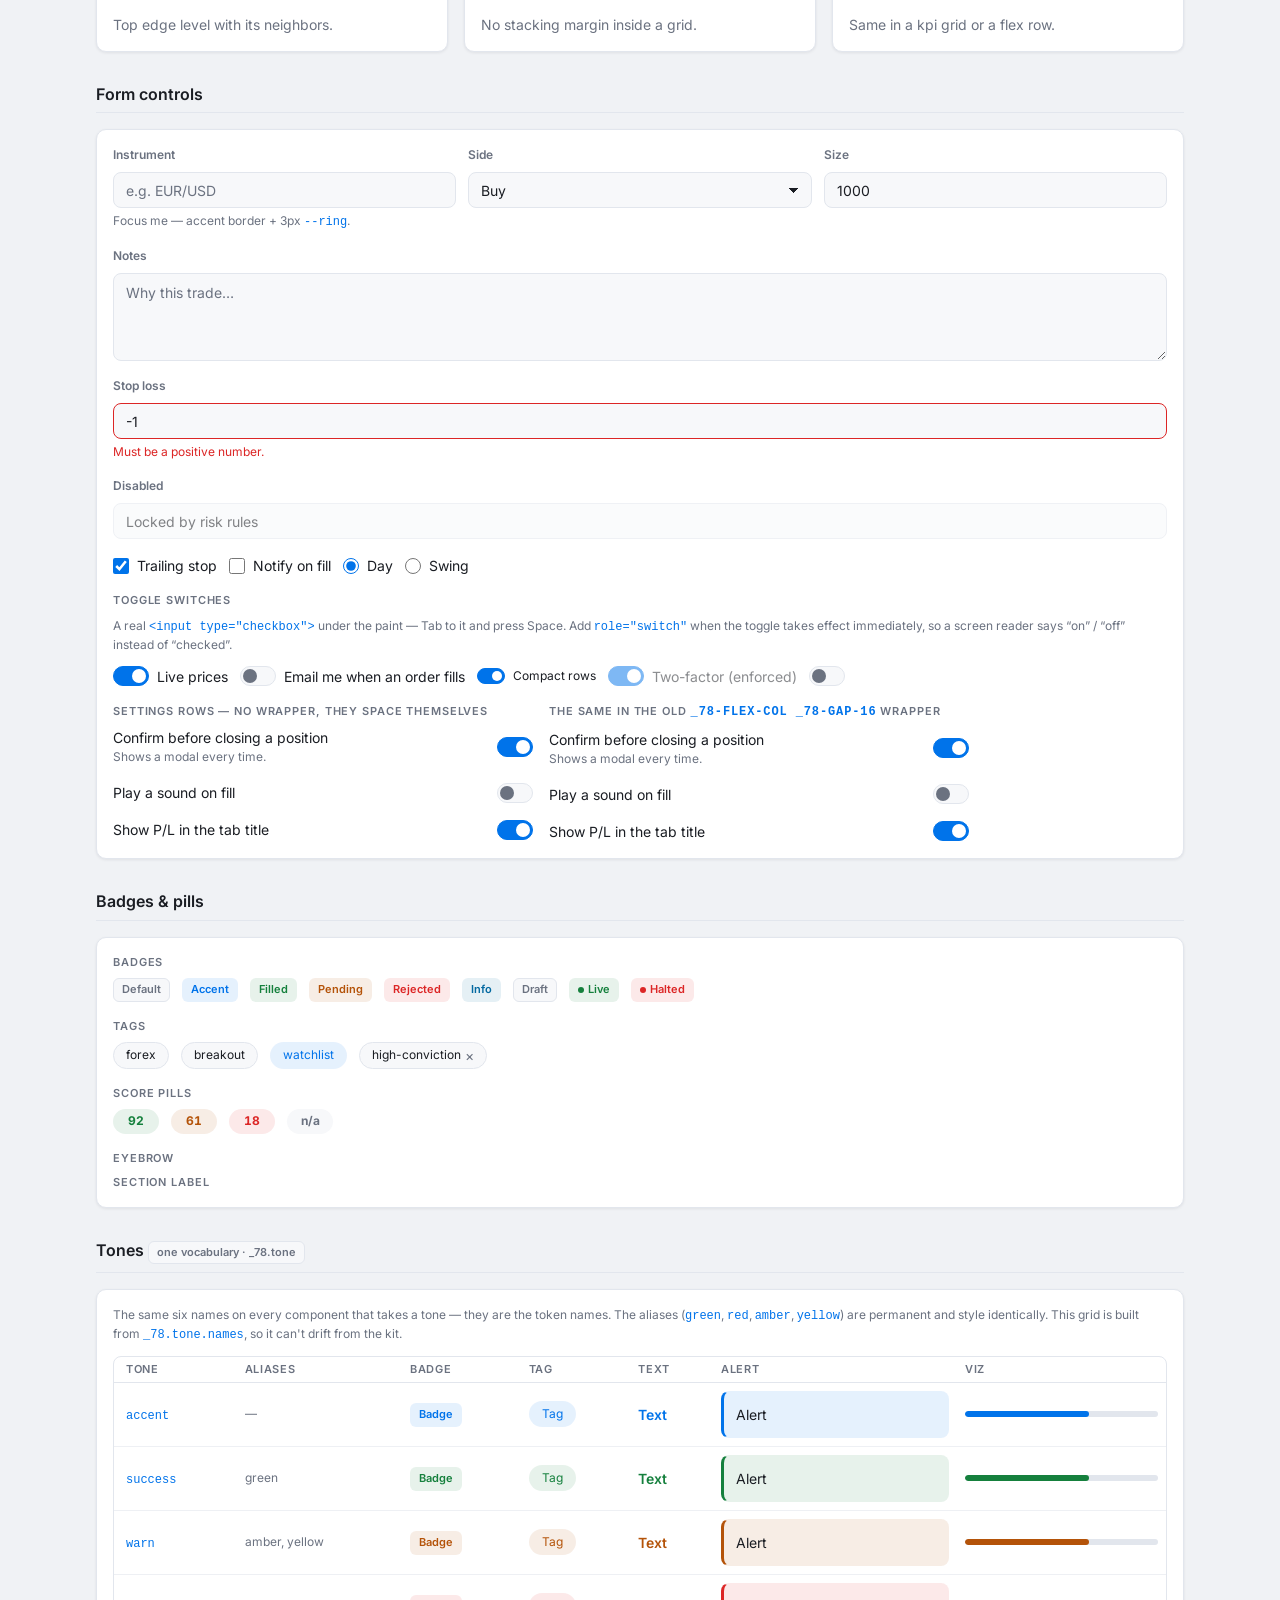
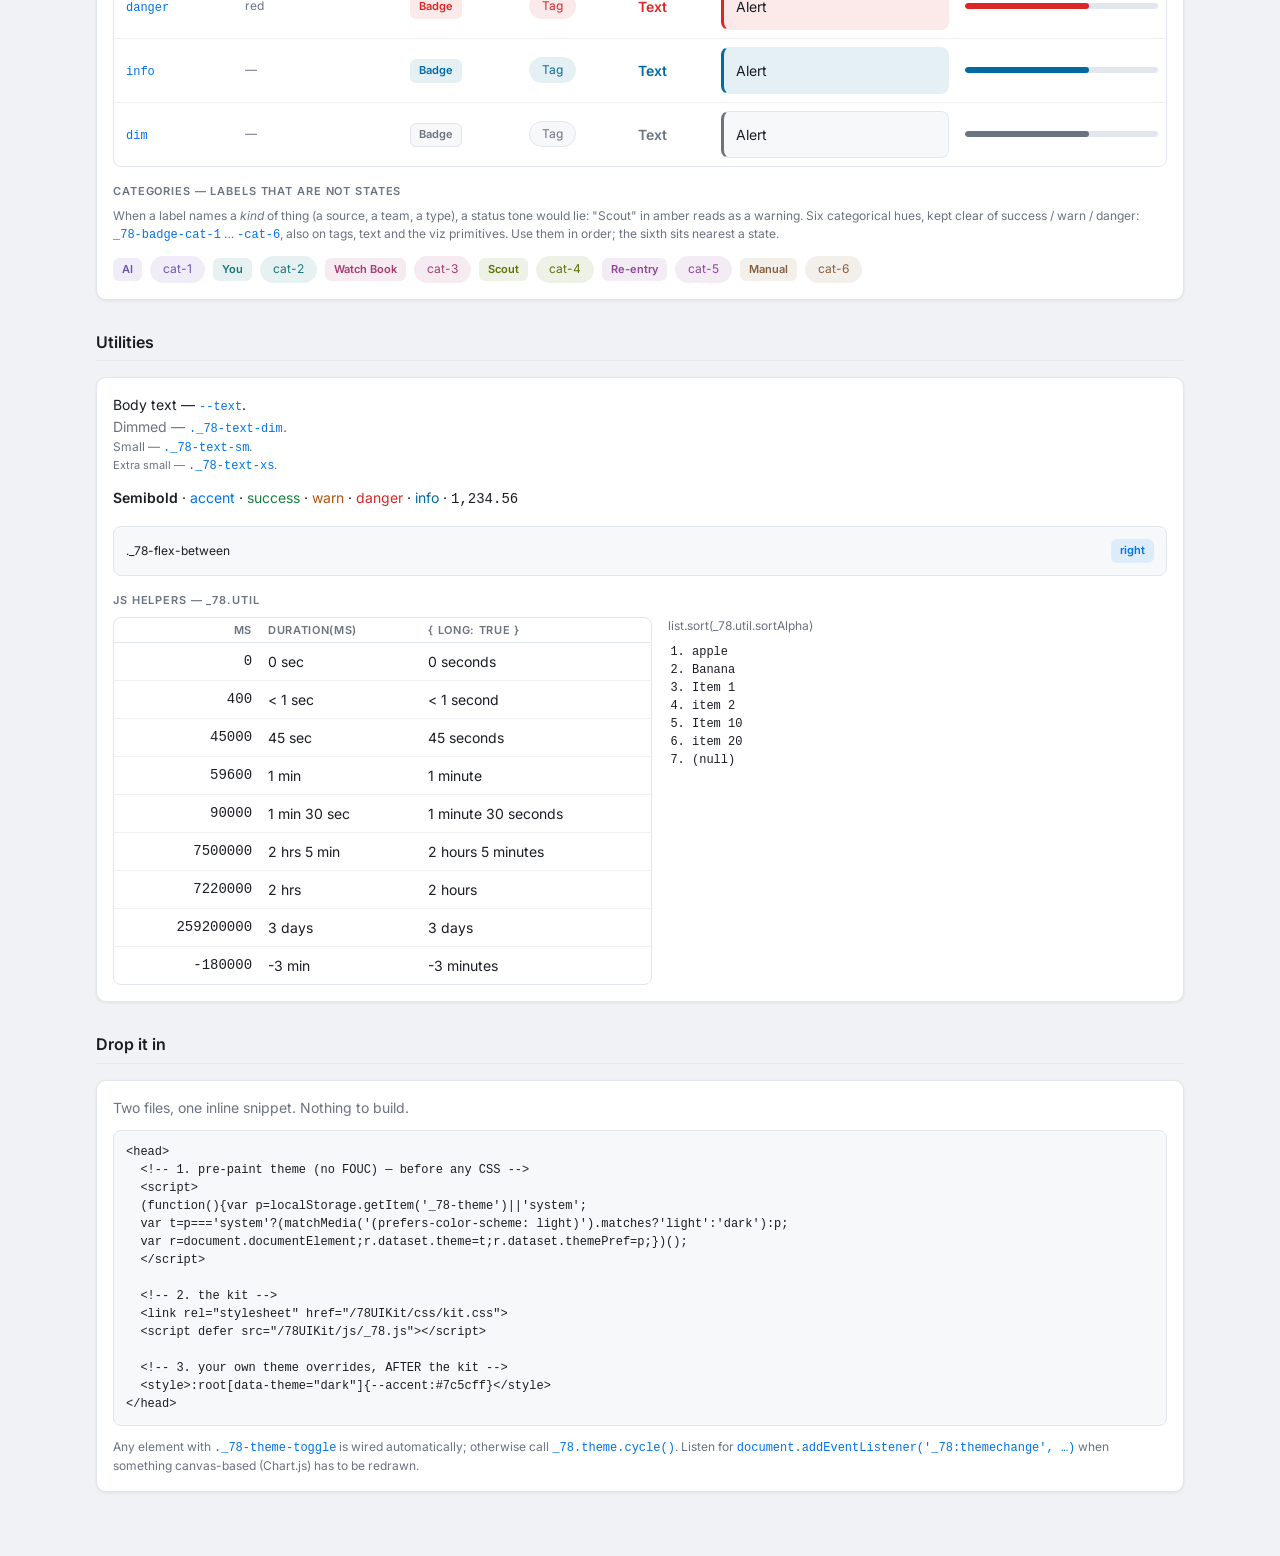
==== commit 0f5b8eda: "UIK-35: Cards in a grid or flex row no longer pick up the stacking margin" ====
--- a/demo/index.html
+++ b/demo/index.html
@@ -194,6 +194,14 @@
       <div class="_78-card-title">Interactive card</div>
       <p class="_78-text-dim"><code class="tok">._78-card-link</code> — accent border and lift on hover.</p>
     </a>
+
+    <p class="_78-text-dim _78-mt-16 _78-mb-8">Stacked cards (above) space themselves. In a
+      <code class="tok">._78-card-grid</code> the gap spaces them instead, so every card lines up at the top:</p>
+    <div class="_78-card-grid" id="card-grid-align">
+      <div class="_78-card"><div class="_78-card-title">North</div><p class="_78-text-dim">Top edge level with its neighbors.</p></div>
+      <div class="_78-card"><div class="_78-card-title">South</div><p class="_78-text-dim">No stacking margin inside a grid.</p></div>
+      <div class="_78-card"><div class="_78-card-title">West</div><p class="_78-text-dim">Same in a kpi grid or a flex row.</p></div>
+    </div>
   </section>
 
   <!-- ============================ FORMS ============================ -->
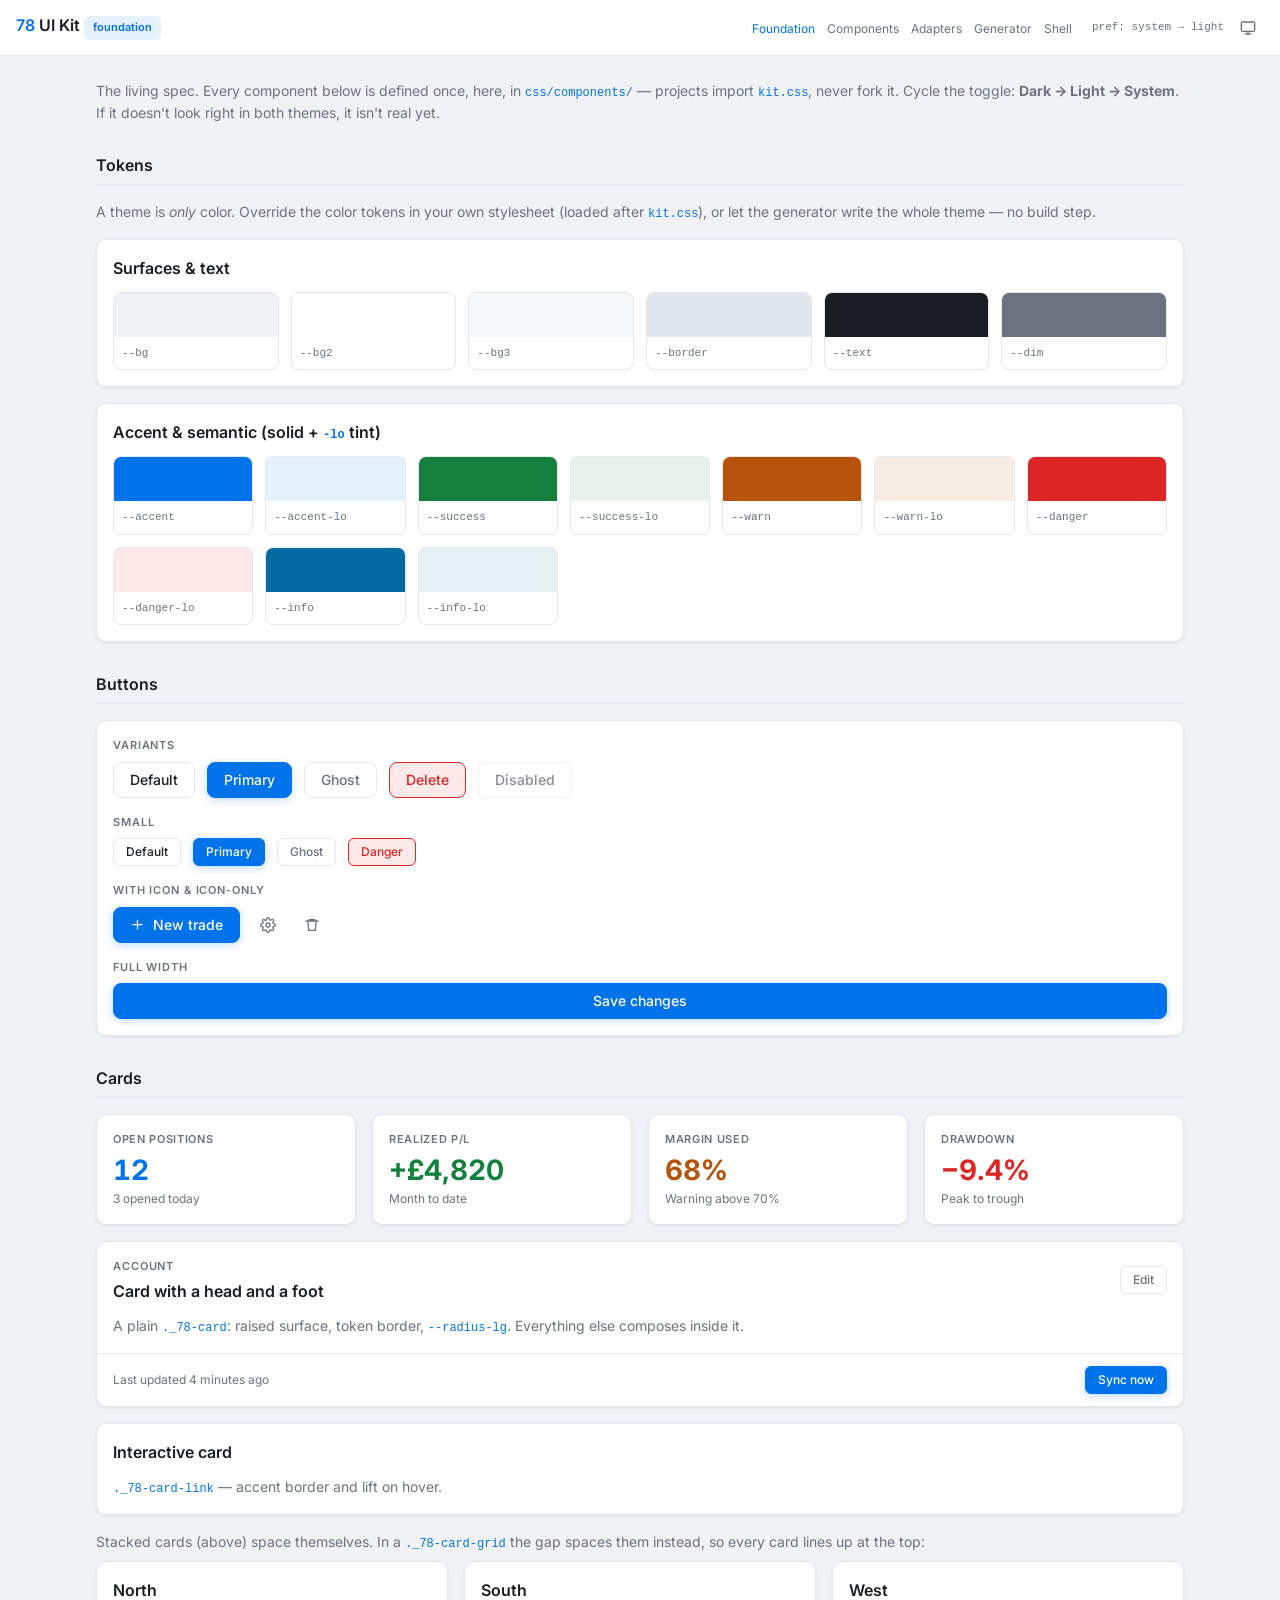
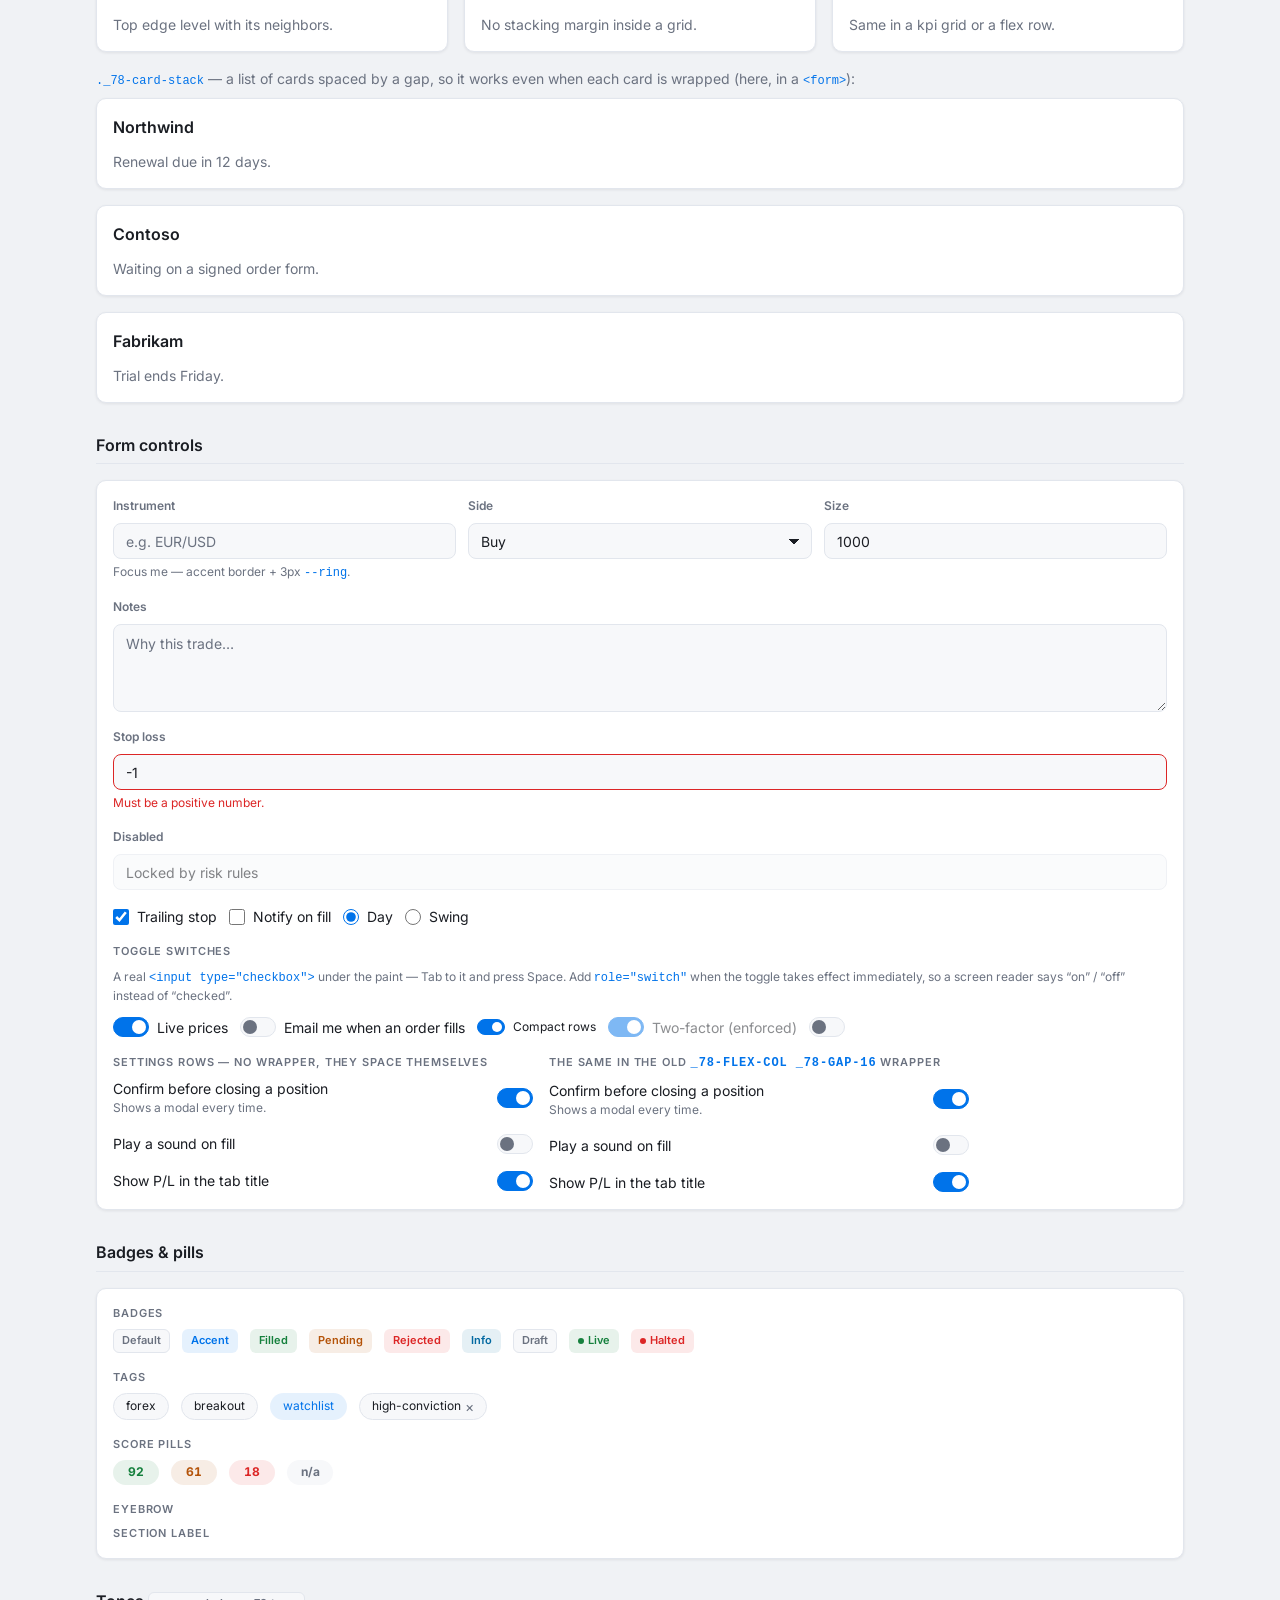
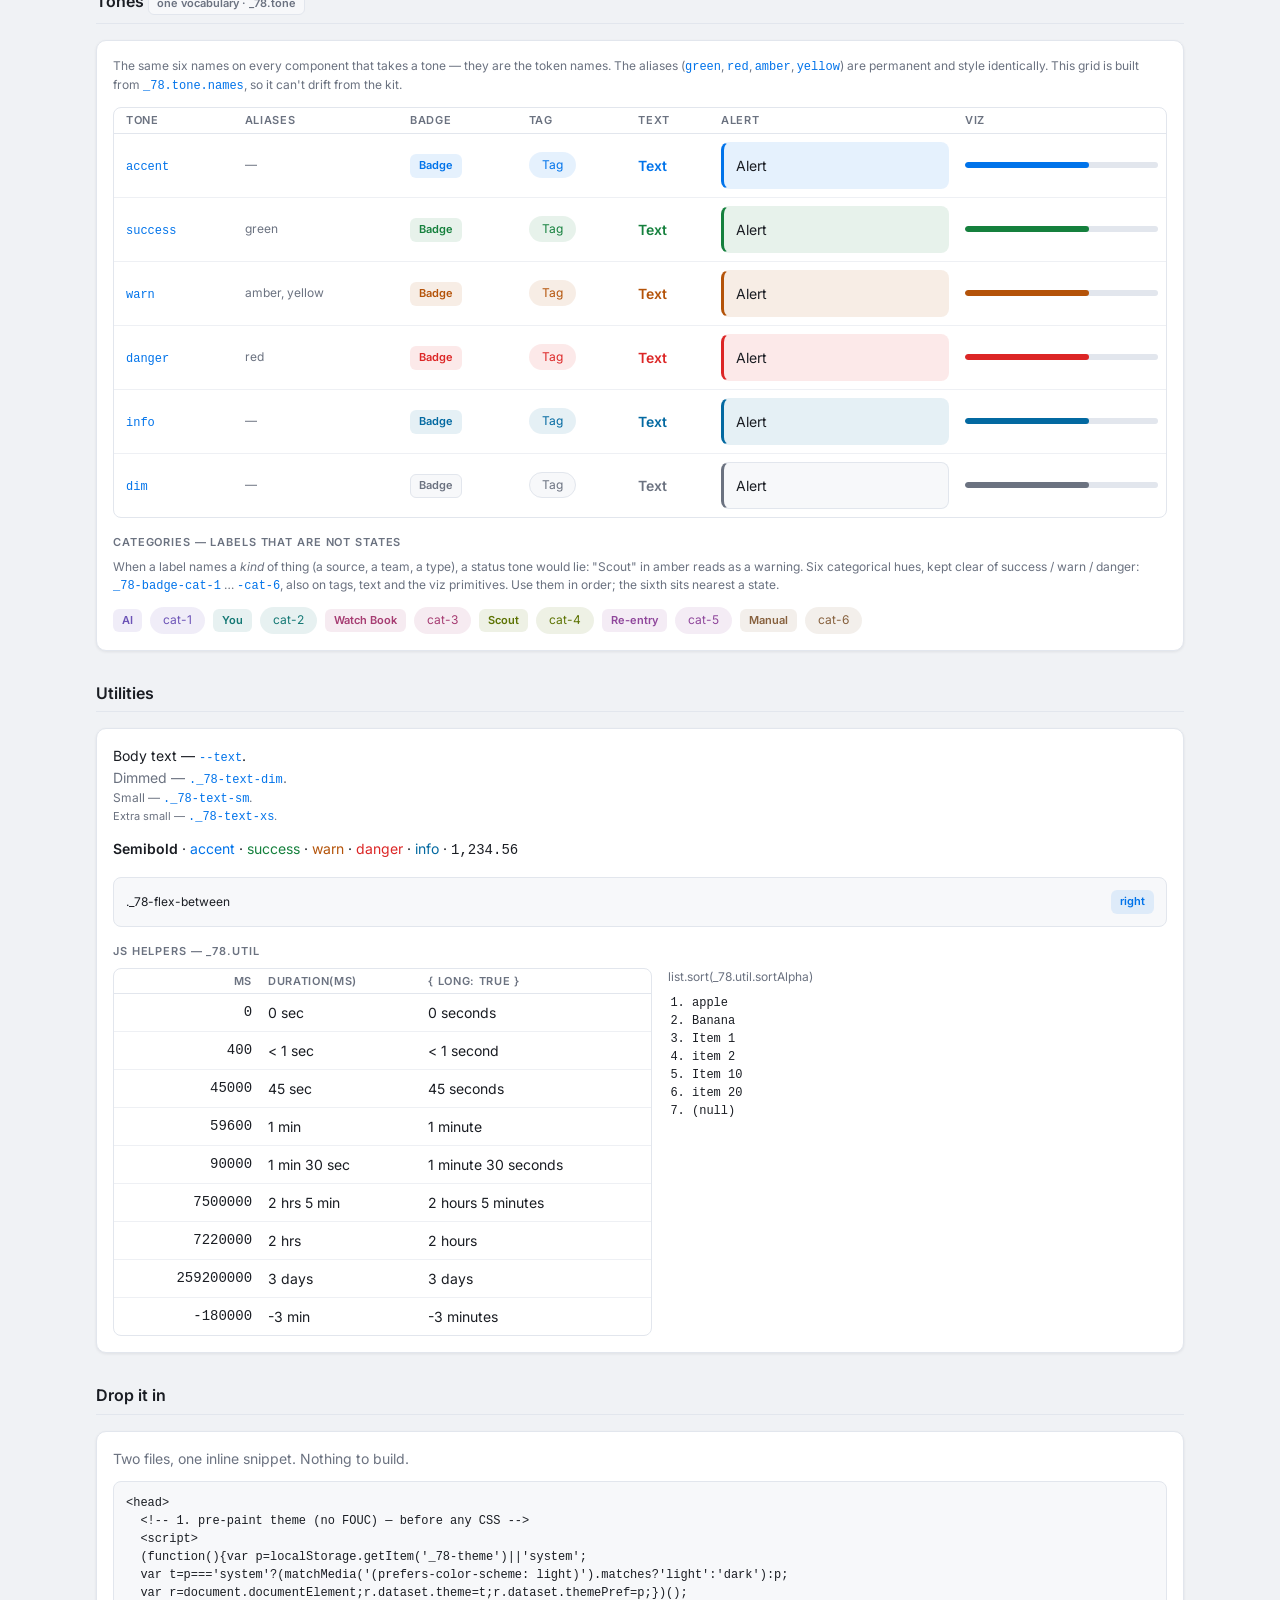
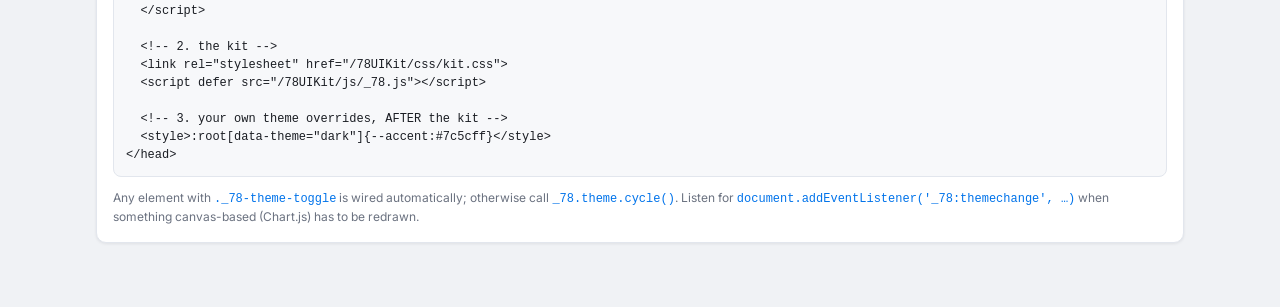
==== commit 029e7dbb: "UIK-21: Add ._78-card-stack and a neutral figure (._78-figure-neutral, ._78-figure-row-neutral)" ====
--- a/demo/index.html
+++ b/demo/index.html
@@ -202,6 +202,14 @@
       <div class="_78-card"><div class="_78-card-title">South</div><p class="_78-text-dim">No stacking margin inside a grid.</p></div>
       <div class="_78-card"><div class="_78-card-title">West</div><p class="_78-text-dim">Same in a kpi grid or a flex row.</p></div>
     </div>
+
+    <p class="_78-text-dim _78-mt-16 _78-mb-8"><code class="tok">._78-card-stack</code> — a list of cards spaced by a gap,
+      so it works even when each card is wrapped (here, in a <code class="tok">&lt;form&gt;</code>):</p>
+    <div class="_78-card-stack" id="card-stack-demo">
+      <form><div class="_78-card"><div class="_78-card-title">Northwind</div><p class="_78-text-dim">Renewal due in 12 days.</p></div></form>
+      <form><div class="_78-card"><div class="_78-card-title">Contoso</div><p class="_78-text-dim">Waiting on a signed order form.</p></div></form>
+      <form><div class="_78-card"><div class="_78-card-title">Fabrikam</div><p class="_78-text-dim">Trial ends Friday.</p></div></form>
+    </div>
   </section>
 
   <!-- ============================ FORMS ============================ -->
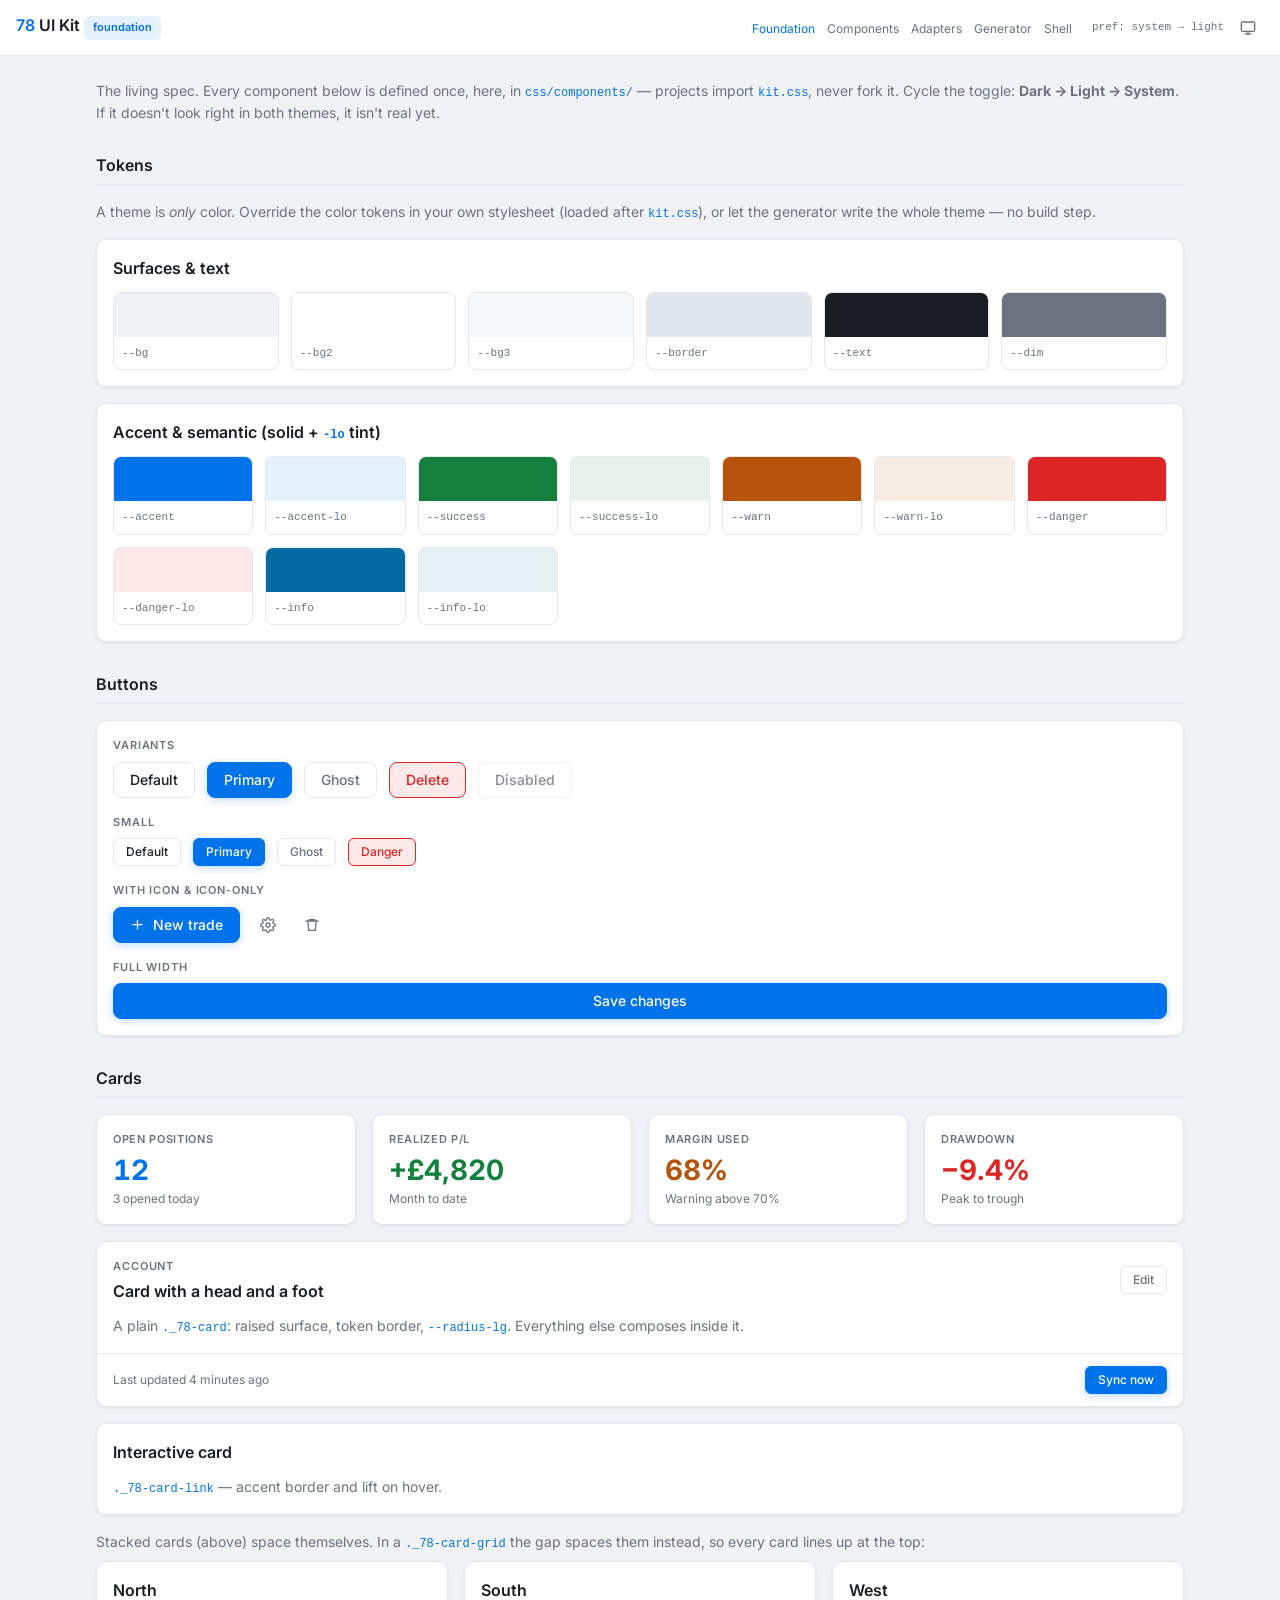
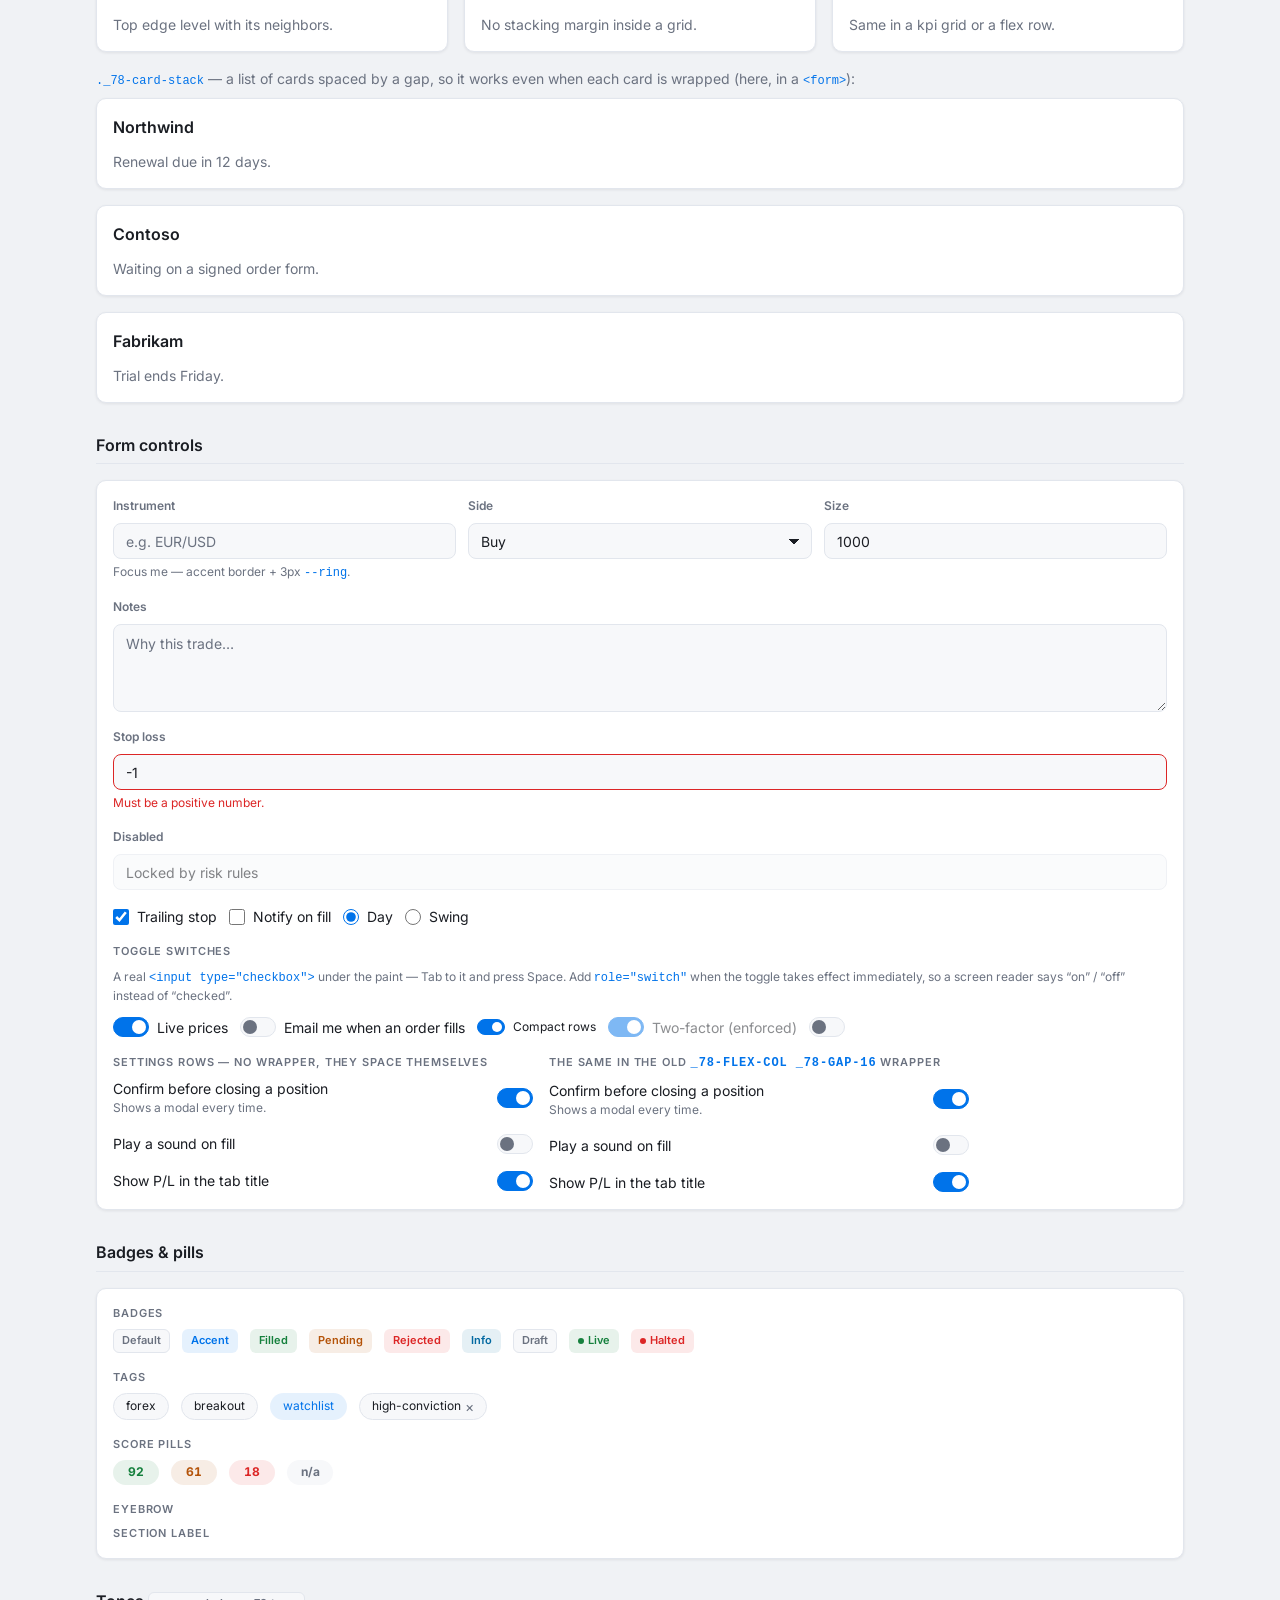
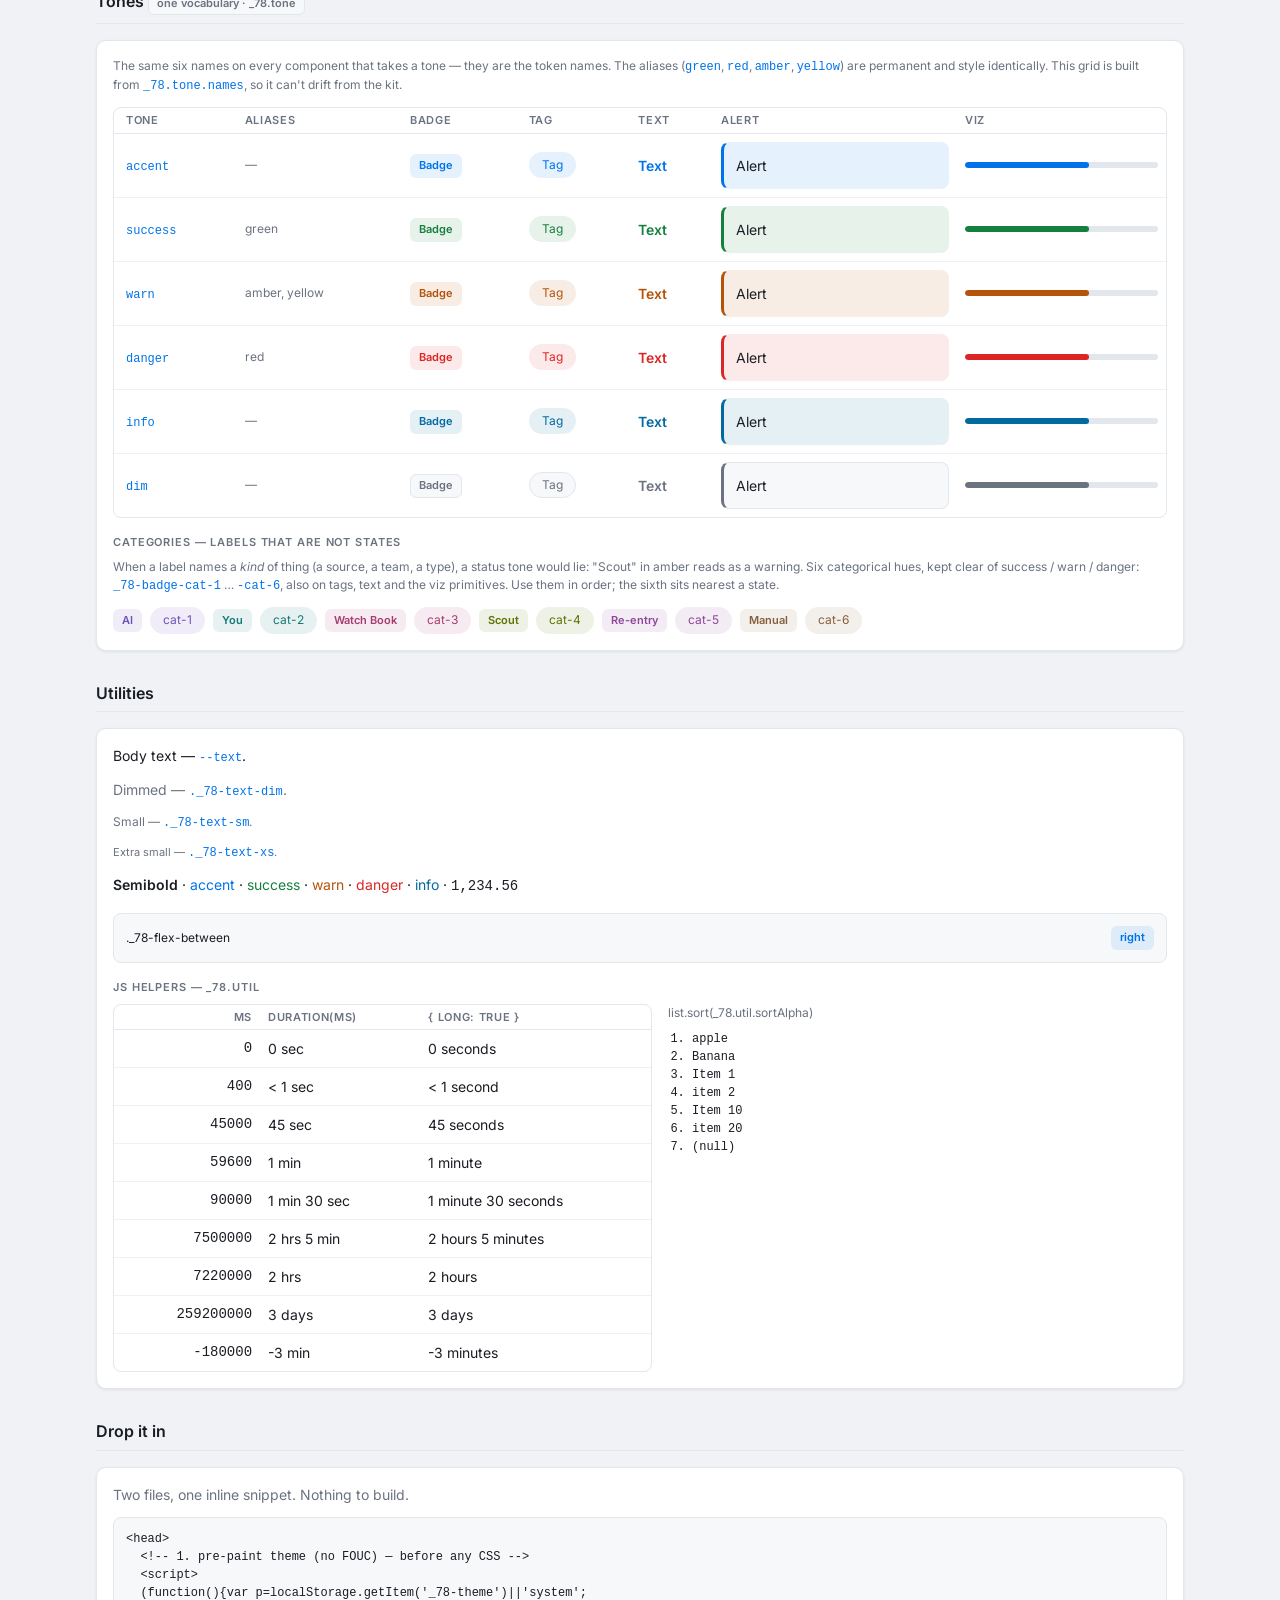
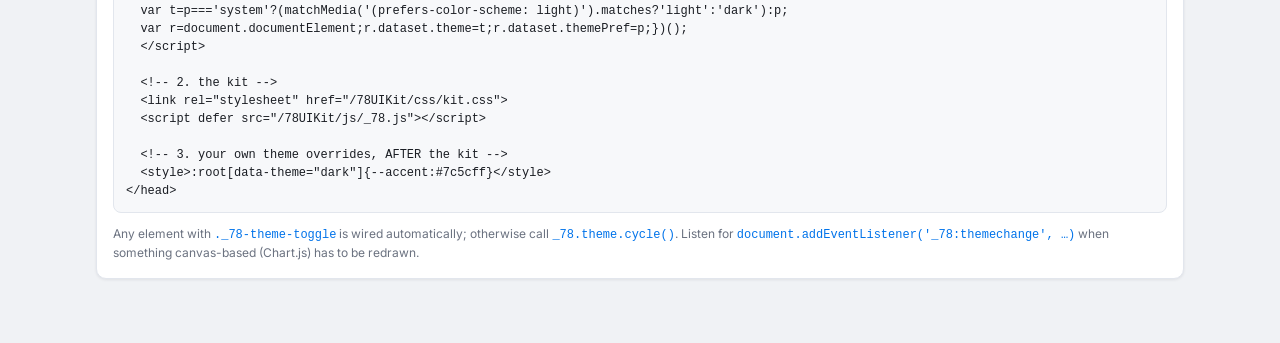
==== commit 014878ff: "UIK-37: Demo headers wrap at phone width; the generator demo no longer scrolls sideways" ====
--- a/demo/index.html
+++ b/demo/index.html
@@ -28,6 +28,14 @@
   .site-head h1 { font-size: var(--fs-lg); }
   .site-head nav a { color: var(--dim); font-size: var(--fs-sm); margin-right: var(--space-3); }
   .site-head nav a:hover, .site-head nav a[aria-current] { color: var(--accent); text-decoration: none; }
+  /* Phone width: the header wraps onto two lines instead of pushing the page sideways
+     (the nav links sit with no space between them, so they never broke on their own). */
+  @media (max-width: 720px) {
+    .site-head { flex-wrap: wrap; height: auto; min-height: var(--header-h); row-gap: var(--space-2);
+                 padding: var(--space-2) var(--space-4); }
+    .site-head > div { flex-wrap: wrap; }
+    .site-head nav { display: flex; flex-wrap: wrap; row-gap: var(--space-1); }
+  }
   .site-head .mark { color: var(--accent); }
   section { margin-top: var(--space-6); }
   section > h2 {
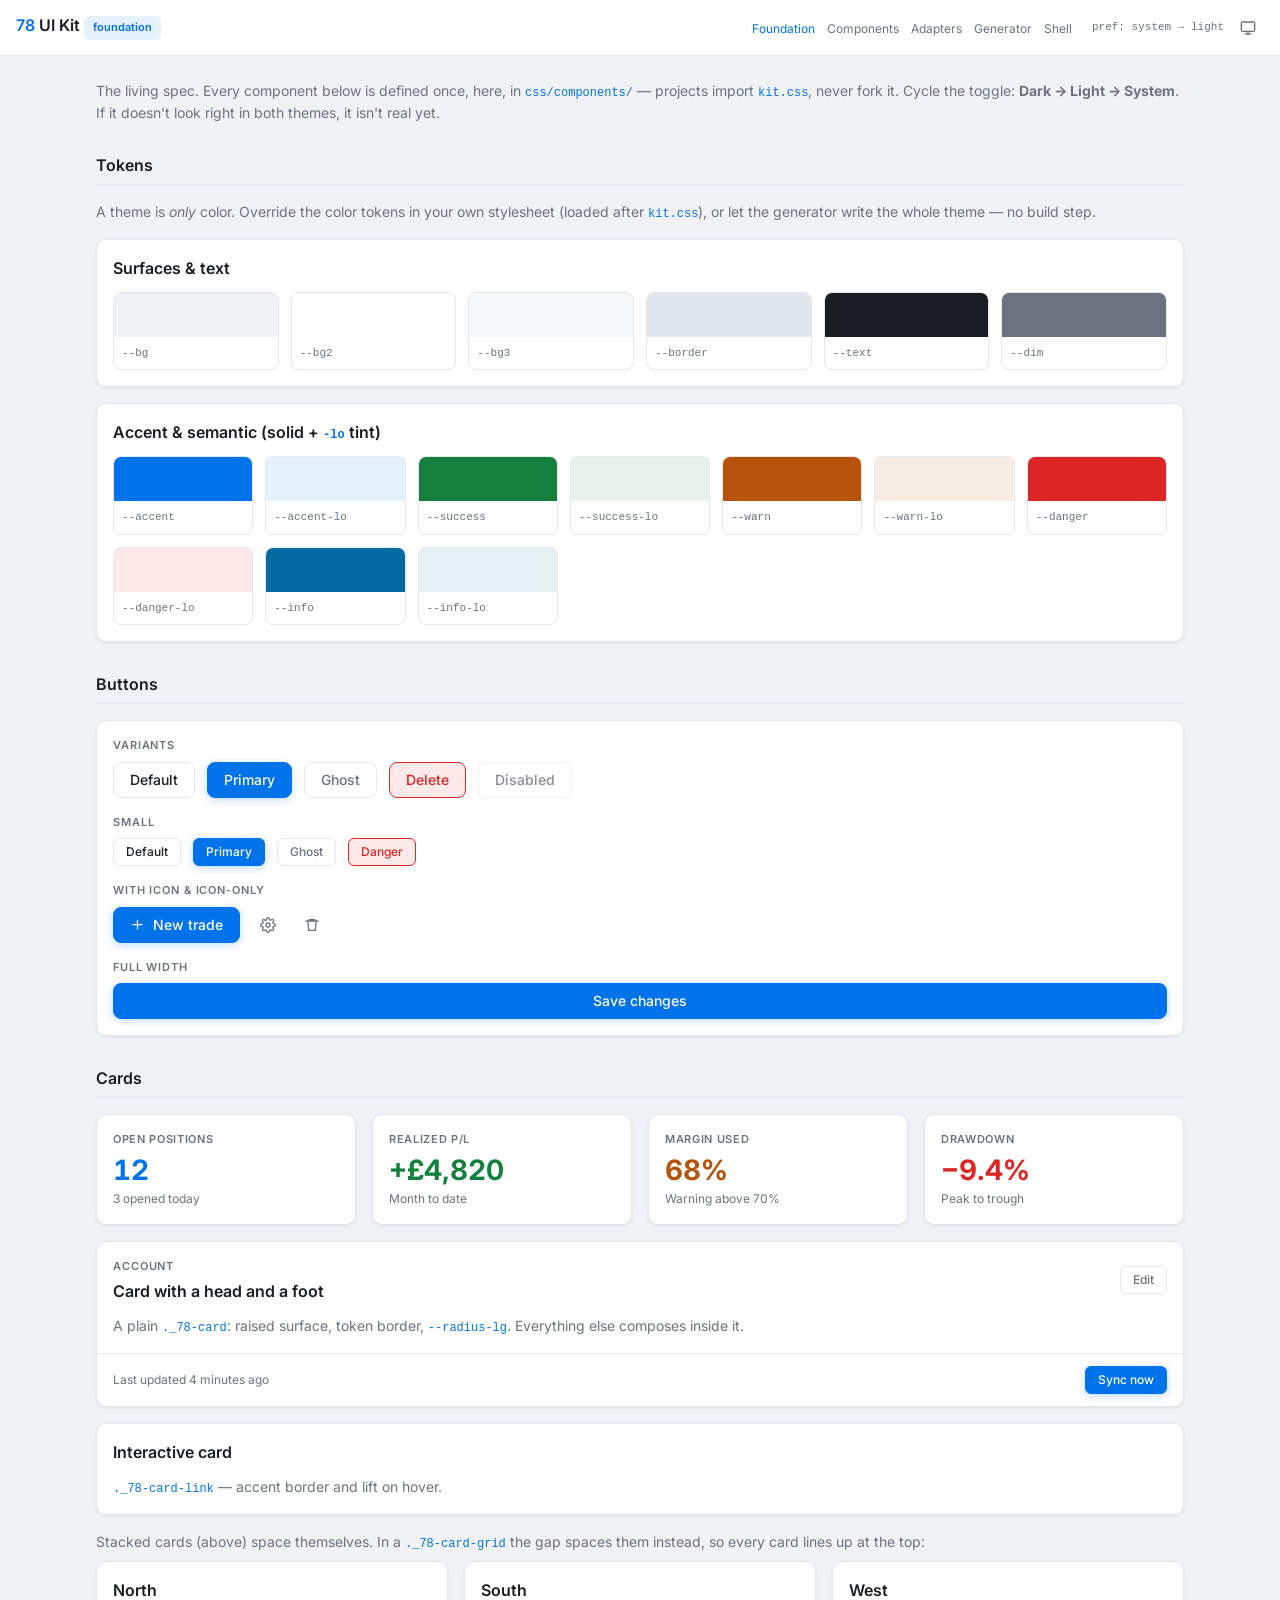
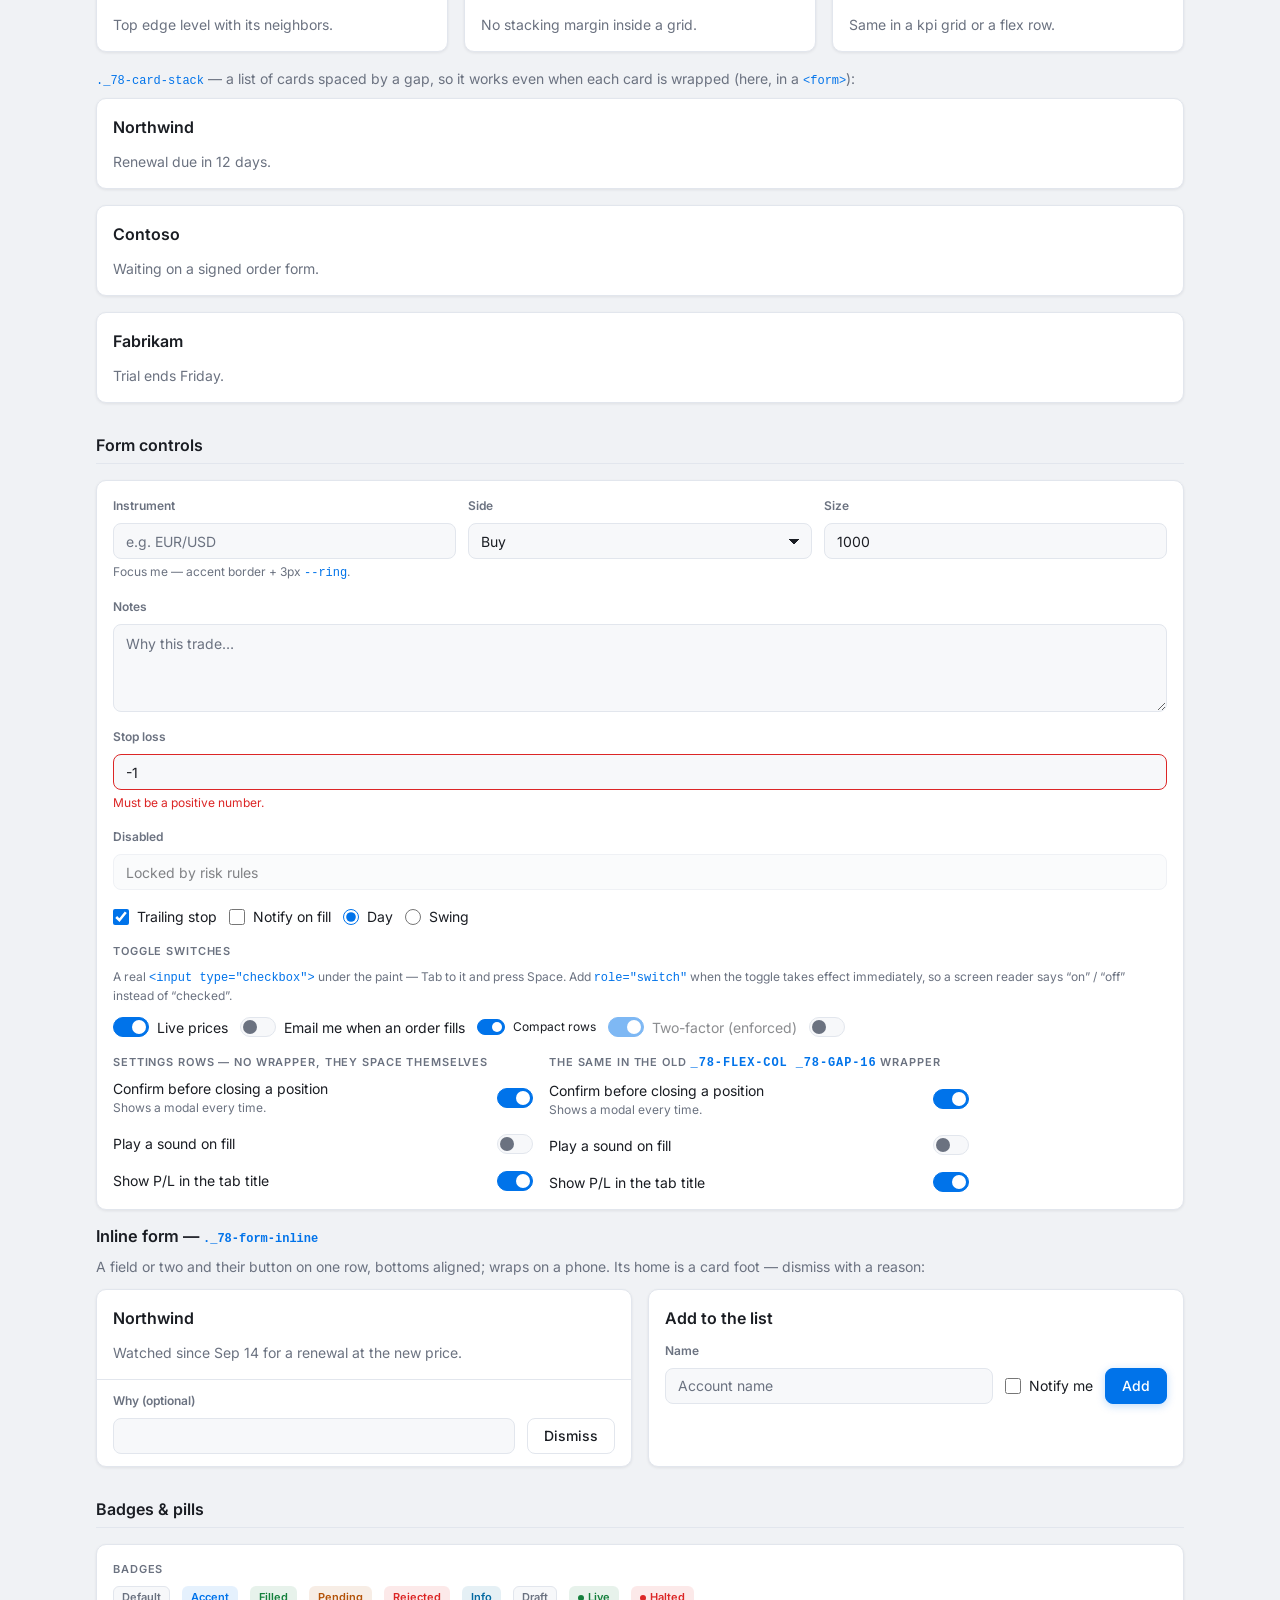
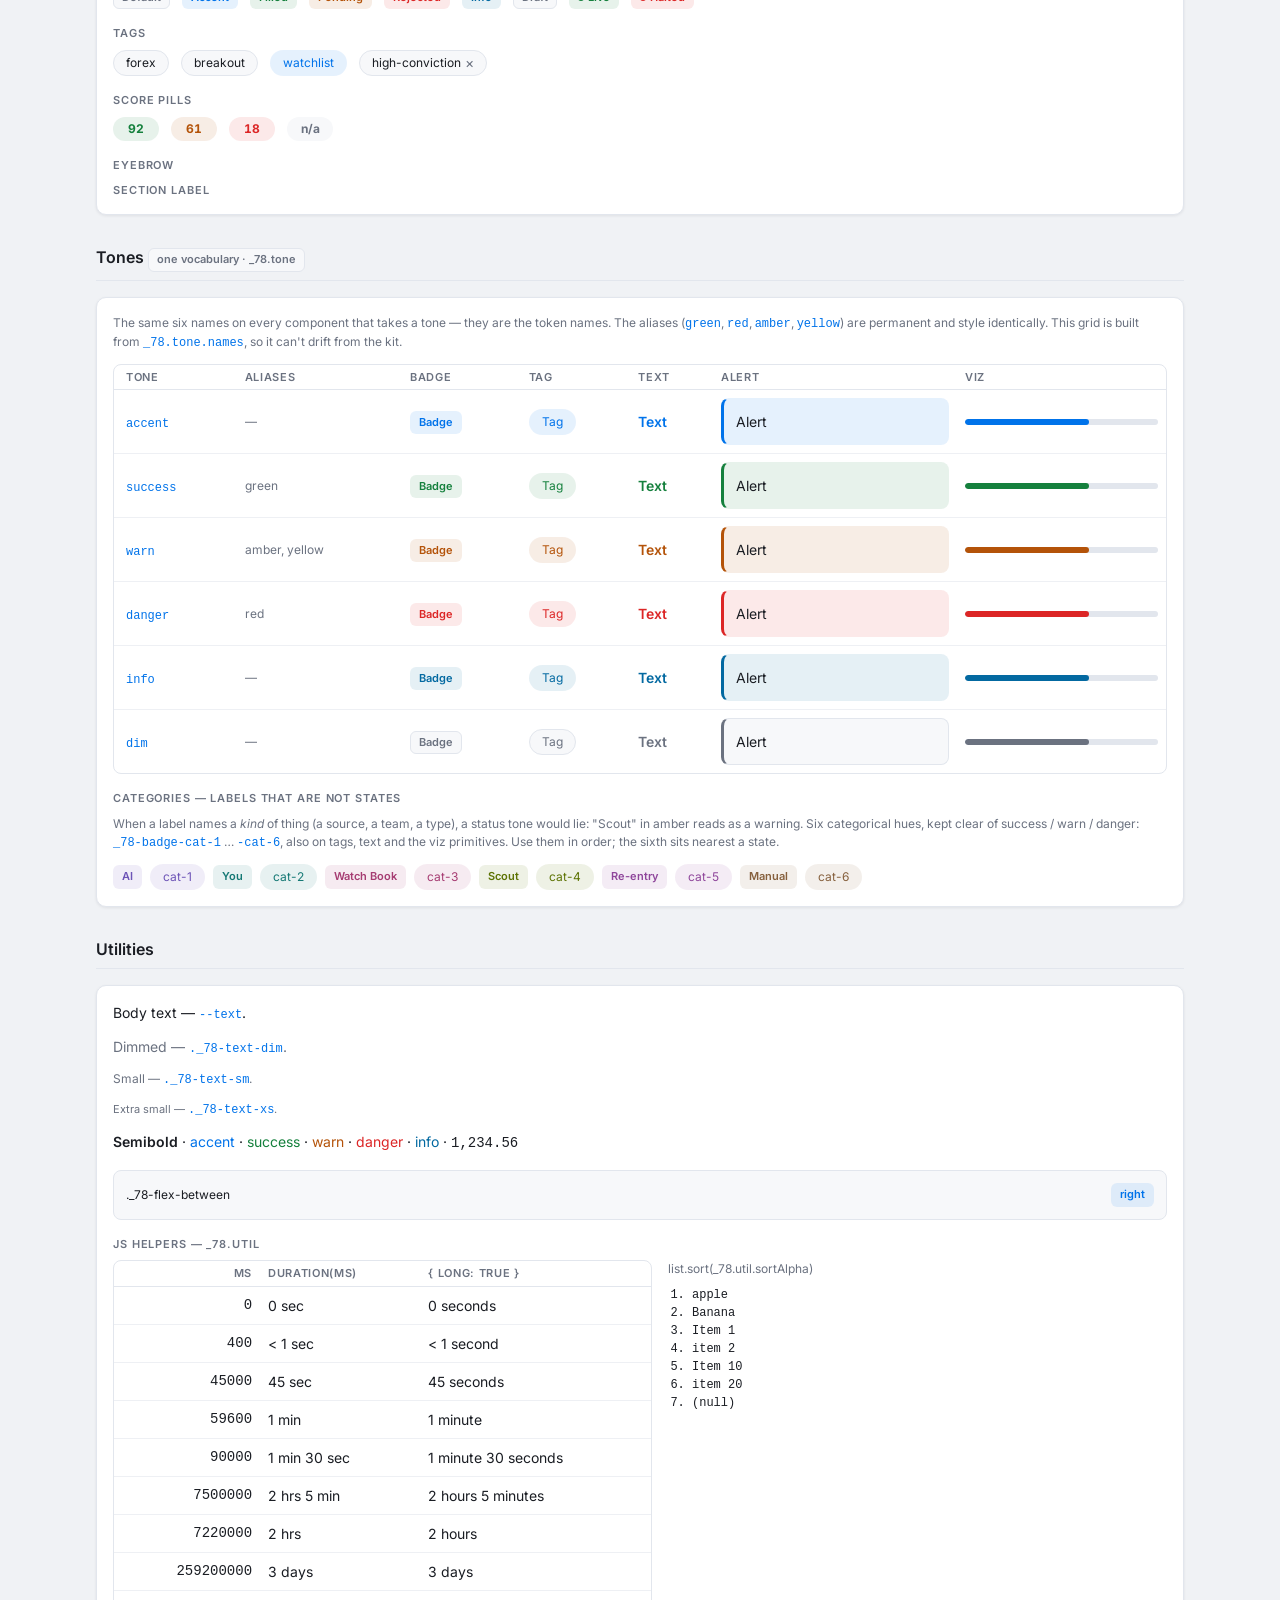
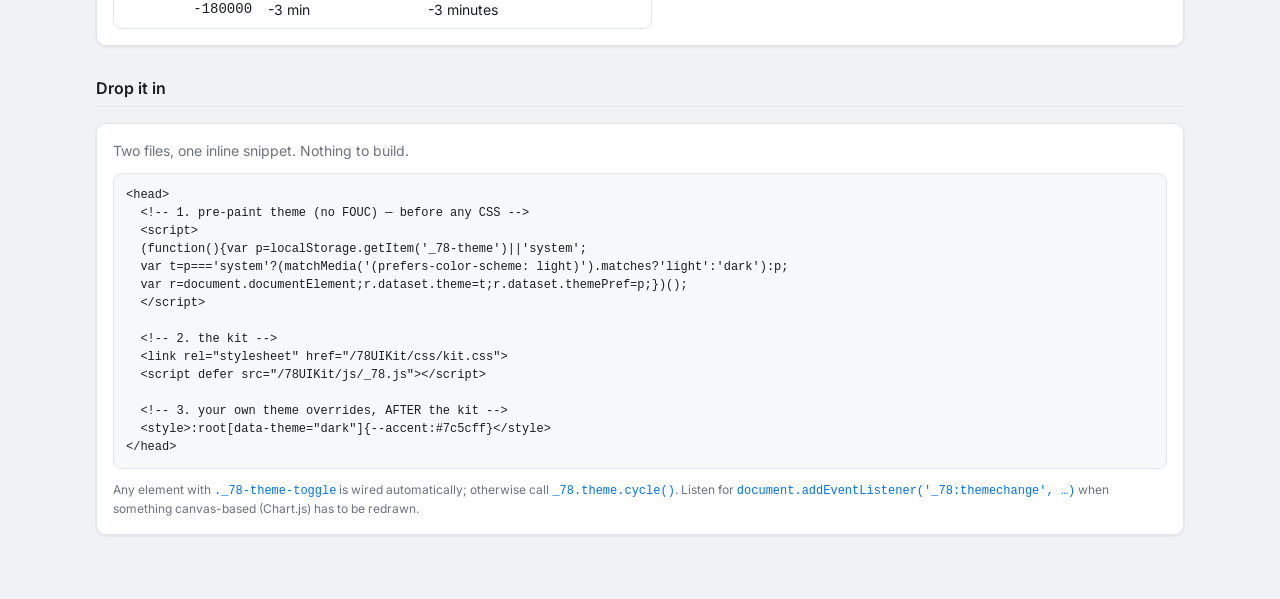
==== commit f9f989d6: "UIK-22: Add ._78-form-inline and document the form-in-a-card-foot pattern" ====
--- a/demo/index.html
+++ b/demo/index.html
@@ -330,6 +330,36 @@
       </div>
 
     </div>
+
+    <h3 class="_78-mt-16 _78-mb-8">Inline form — <code class="tok">._78-form-inline</code></h3>
+    <p class="_78-text-dim _78-mb-12">A field or two and their button on one row, bottoms aligned; wraps on a phone.
+      Its home is a card foot — dismiss with a reason:</p>
+    <div class="_78-card-grid" id="form-inline-demo">
+      <div class="_78-card">
+        <div class="_78-card-title">Northwind</div>
+        <p class="_78-text-dim">Watched since Sep 14 for a renewal at the new price.</p>
+        <div class="_78-card-foot">
+          <form class="_78-form-inline">
+            <div class="_78-field">
+              <label for="dismiss-why">Why (optional)</label>
+              <input class="_78-input" id="dismiss-why" name="reason" maxlength="500" autocomplete="off">
+            </div>
+            <button class="_78-btn" type="submit">Dismiss</button>
+          </form>
+        </div>
+      </div>
+      <div class="_78-card">
+        <div class="_78-card-title">Add to the list</div>
+        <form class="_78-form-inline">
+          <div class="_78-field">
+            <label for="add-sym">Name</label>
+            <input class="_78-input" id="add-sym" placeholder="Account name">
+          </div>
+          <label class="_78-check"><input type="checkbox"> Notify me</label>
+          <button class="_78-btn _78-btn-primary" type="submit">Add</button>
+        </form>
+      </div>
+    </div>
   </section>
 
   <!-- ============================ BADGES ============================ -->
--- a/css/kit.css
+++ b/css/kit.css
@@ -12,6 +12,7 @@
 @import url("components/cards.css");
 @import url("components/forms.css");
 @import url("components/badges.css");
+@import url("components/meta.css");
 @import url("components/switch.css");
 @import url("components/seg.css");
 @import url("components/details.css");
@@ -23,6 +24,7 @@
 @import url("components/modal.css");
 @import url("components/toast.css");
 @import url("components/alert.css");
+@import url("components/notes.css");
 @import url("components/theme-toggle.css");
 @import url("components/utilities.css");
 
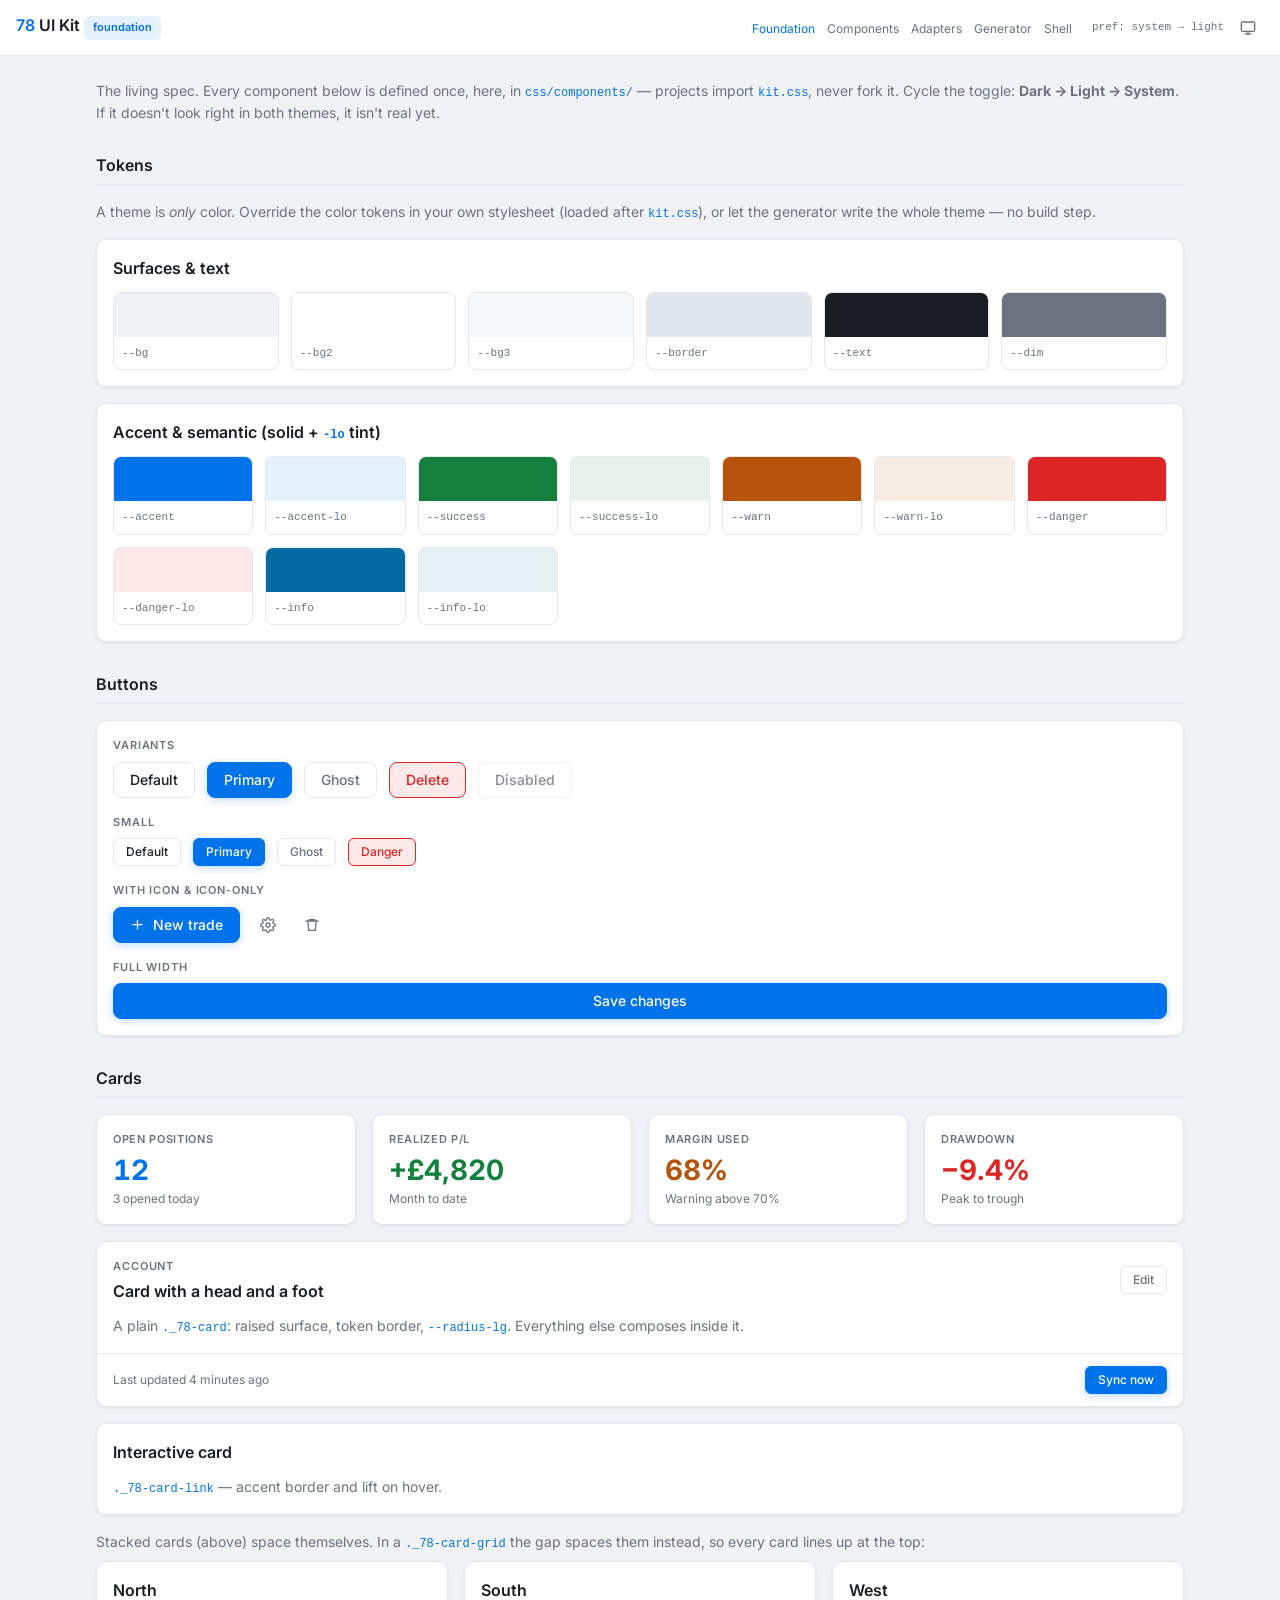
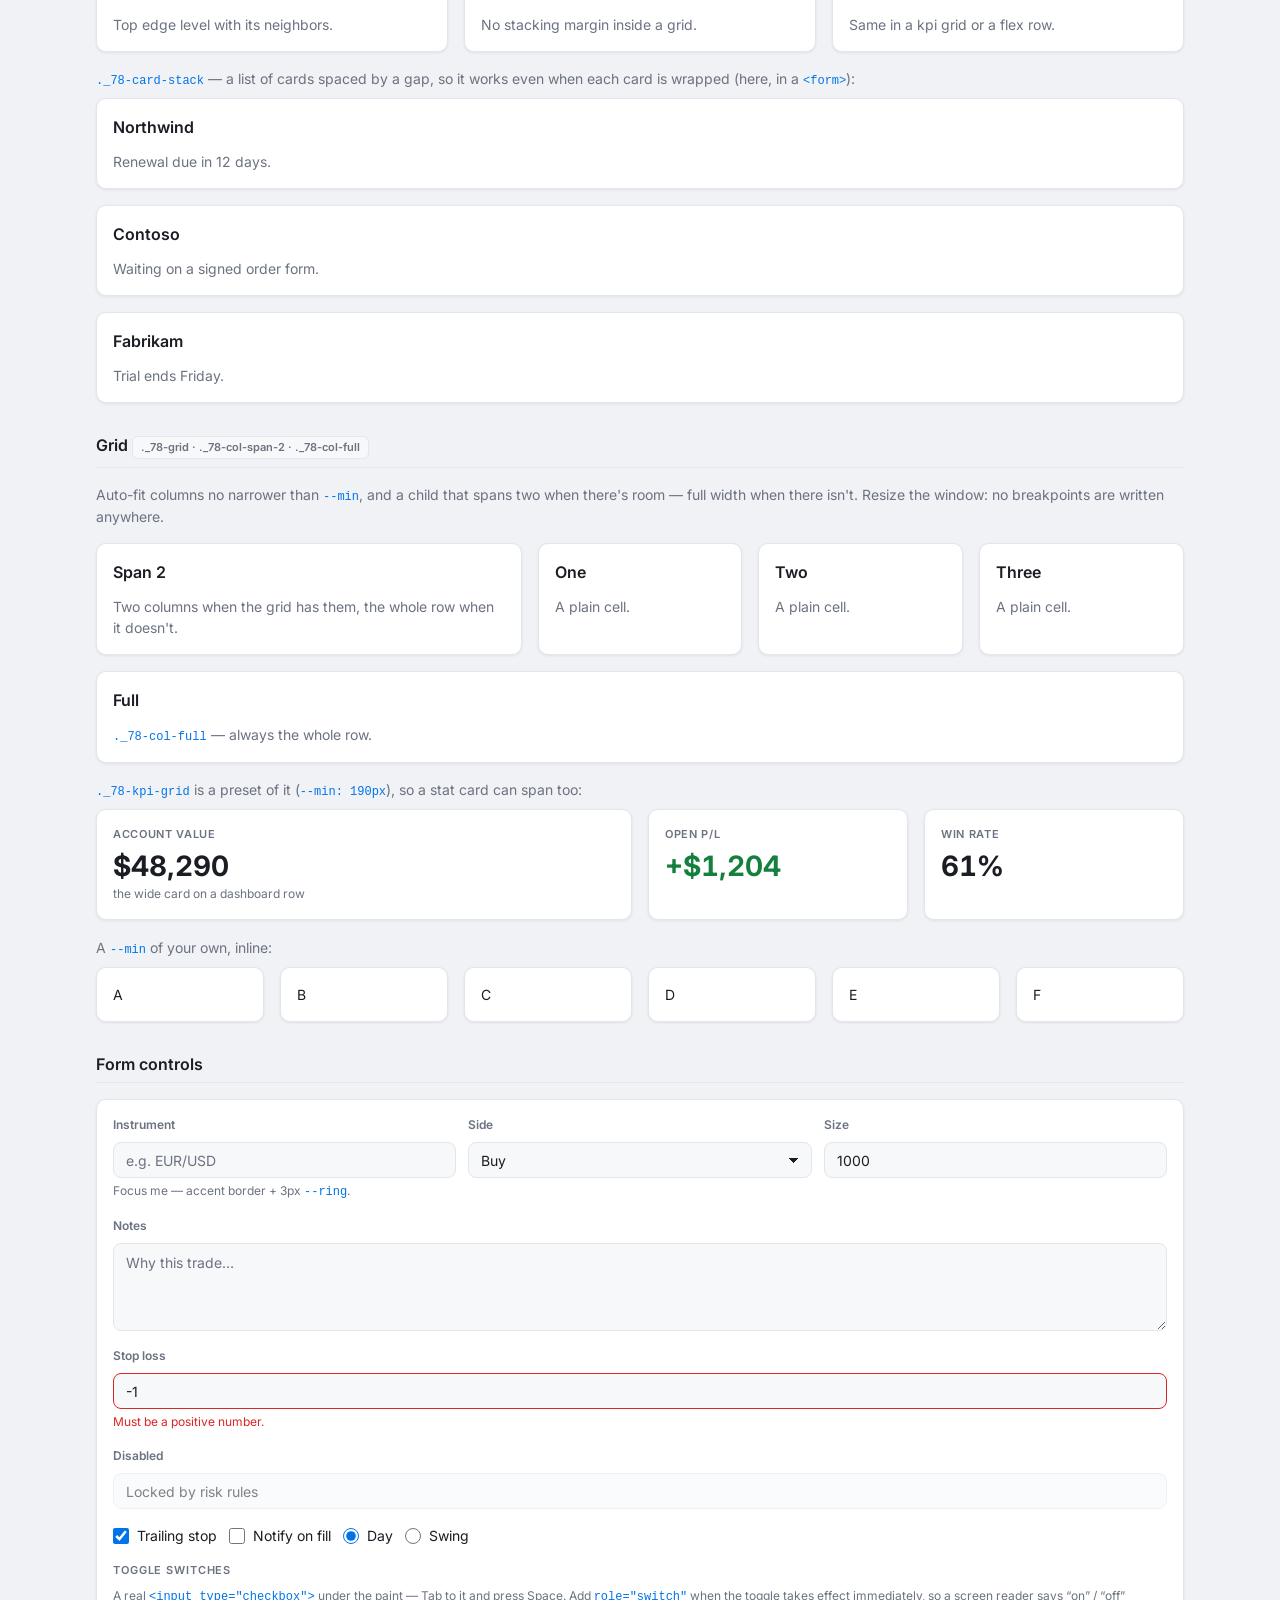
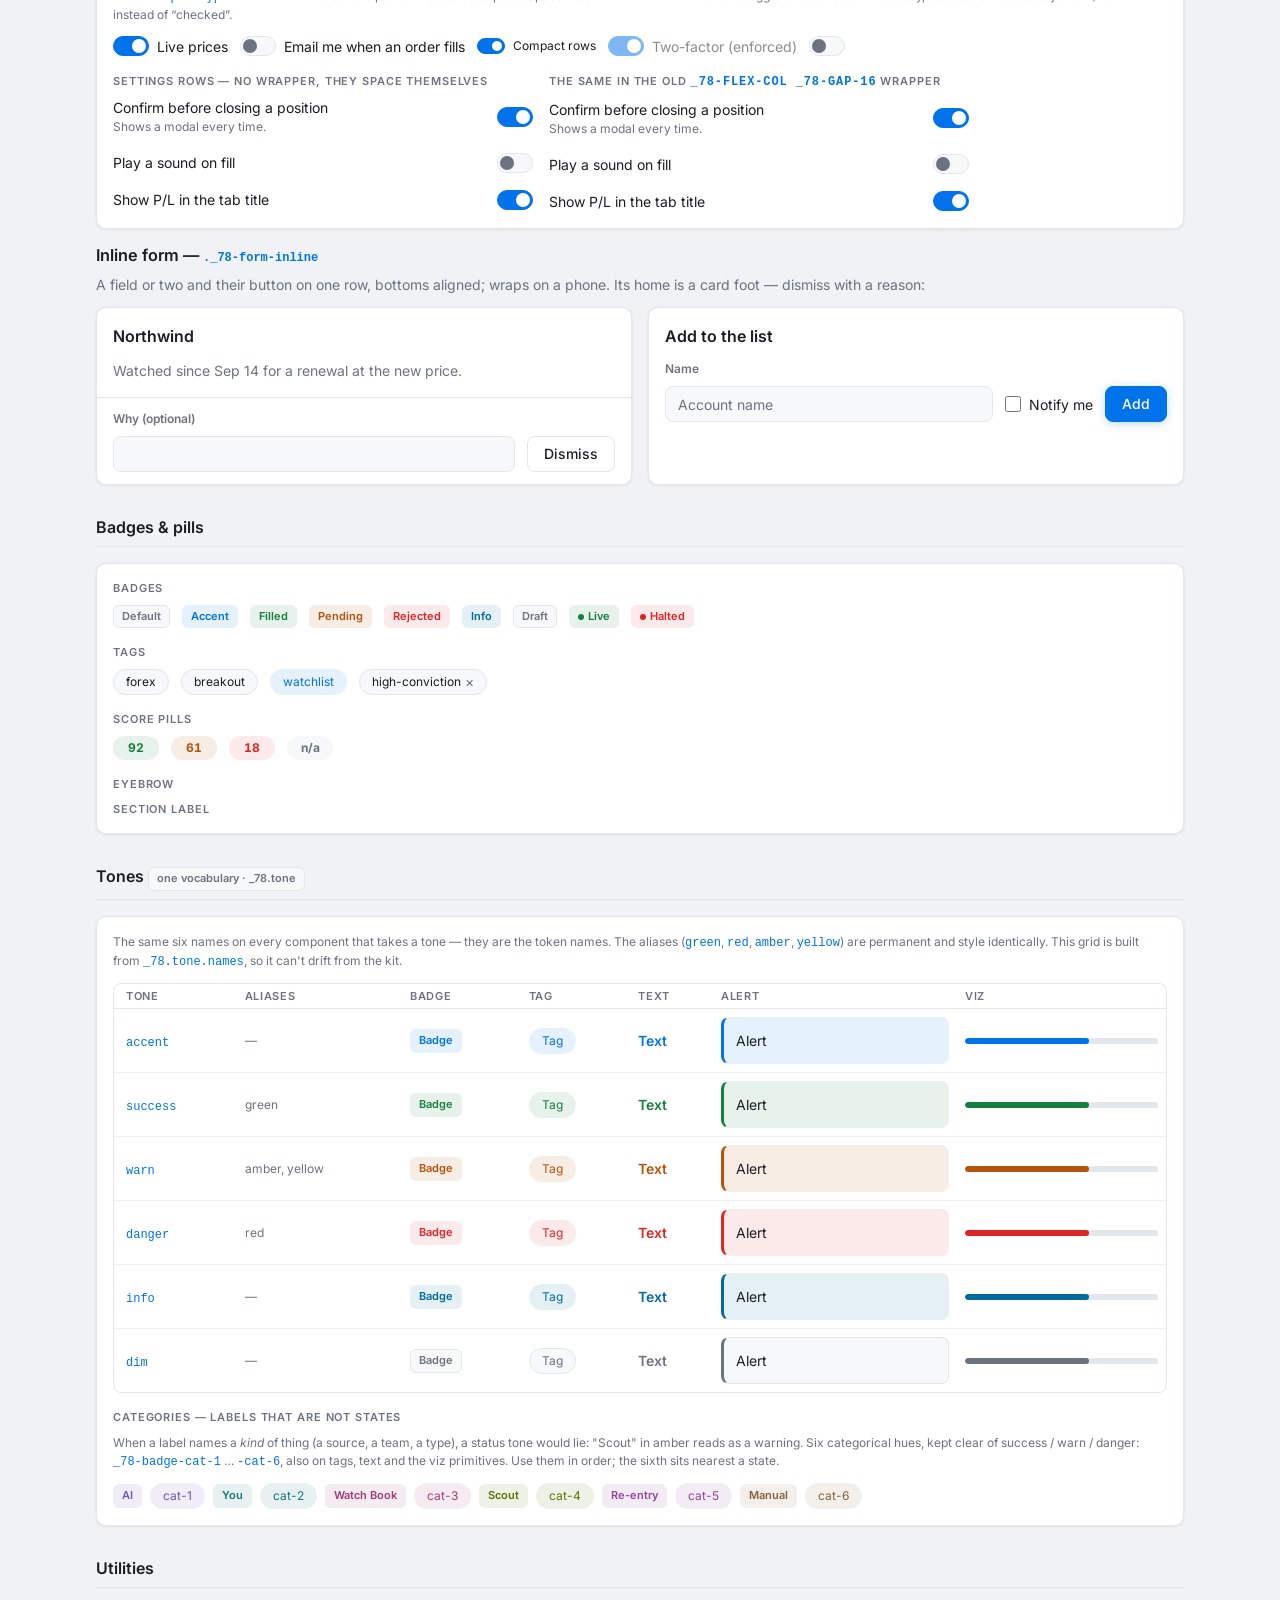
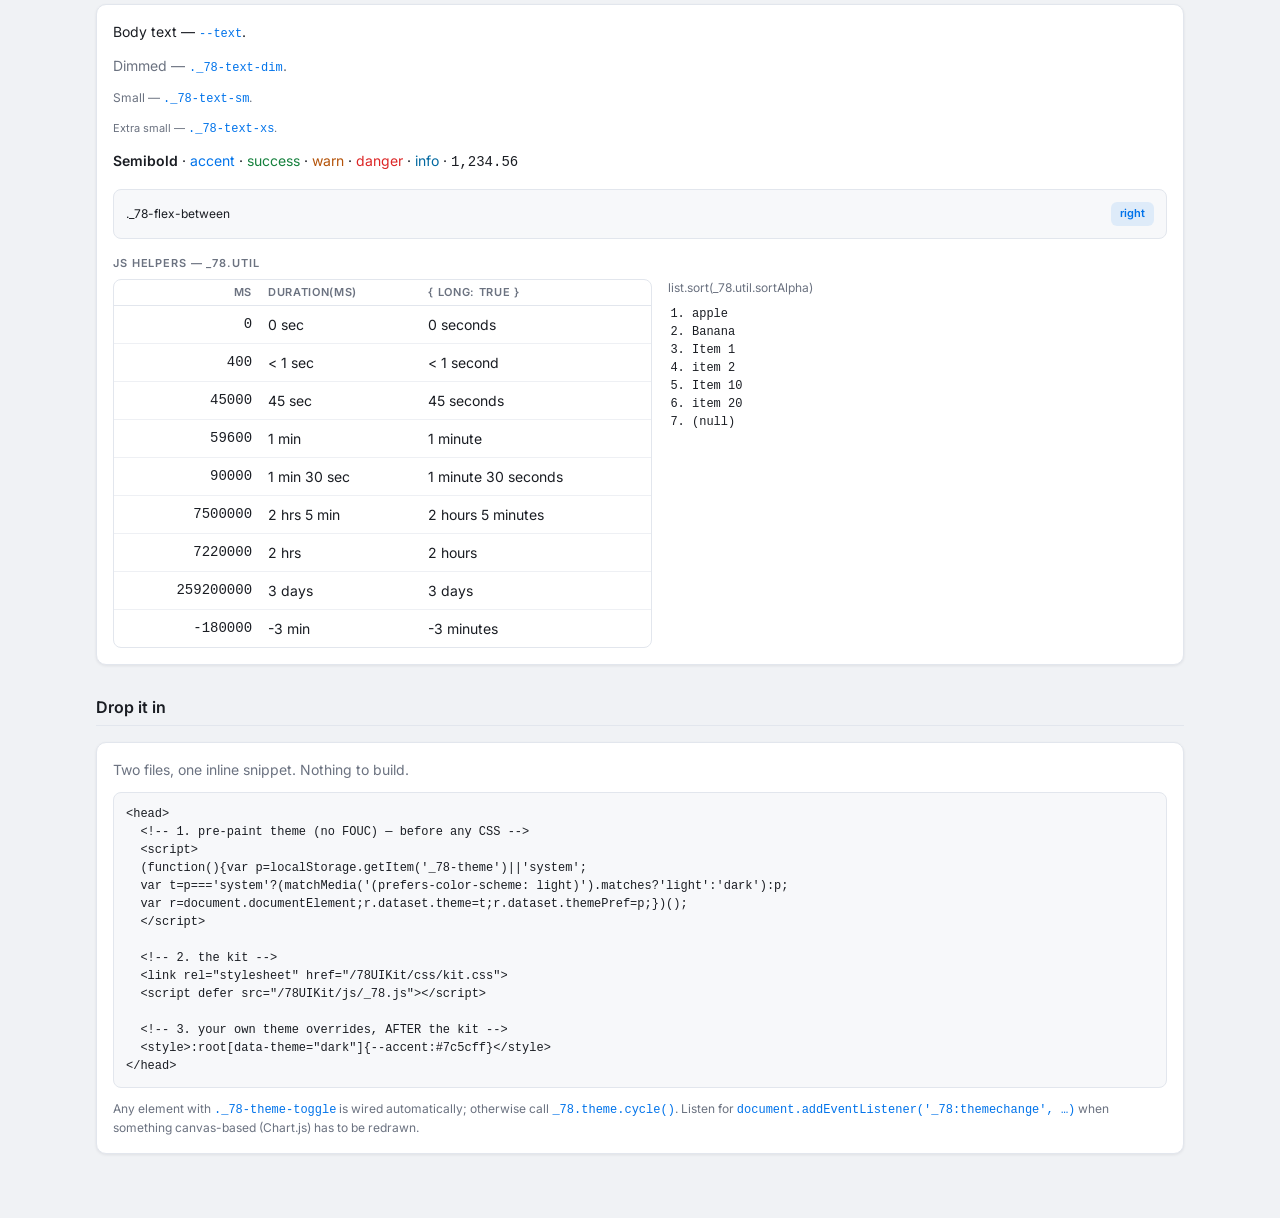
==== commit 92ad23a6: "UIK-18: Add ._78-grid with span-aware children; the KPI and card grids become presets of it" ====
--- a/demo/index.html
+++ b/demo/index.html
@@ -220,6 +220,40 @@
     </div>
   </section>
 
+  <!-- ============================ GRID ============================ -->
+  <section id="grid">
+    <h2>Grid <span class="_78-badge _78-badge-dim">._78-grid · ._78-col-span-2 · ._78-col-full</span></h2>
+    <p class="_78-text-dim _78-mb-16">Auto-fit columns no narrower than <code class="tok">--min</code>, and a child that
+      spans two when there's room — full width when there isn't. Resize the window: no breakpoints are written
+      anywhere.</p>
+
+    <div class="_78-grid" id="grid-demo">
+      <div class="_78-card _78-col-span-2"><div class="_78-card-title">Span 2</div><p class="_78-text-dim">Two columns when the grid has them, the whole row when it doesn't.</p></div>
+      <div class="_78-card"><div class="_78-card-title">One</div><p class="_78-text-dim">A plain cell.</p></div>
+      <div class="_78-card"><div class="_78-card-title">Two</div><p class="_78-text-dim">A plain cell.</p></div>
+      <div class="_78-card"><div class="_78-card-title">Three</div><p class="_78-text-dim">A plain cell.</p></div>
+      <div class="_78-card _78-col-full"><div class="_78-card-title">Full</div><p class="_78-text-dim"><code class="tok">._78-col-full</code> — always the whole row.</p></div>
+    </div>
+
+    <p class="_78-text-dim _78-mt-16 _78-mb-8"><code class="tok">._78-kpi-grid</code> is a preset of it (<code class="tok">--min: 190px</code>),
+      so a stat card can span too:</p>
+    <div class="_78-kpi-grid" id="kpi-span-demo">
+      <div class="_78-stat-card _78-col-span-2">
+        <div class="_78-stat-card__label">Account value</div>
+        <div class="_78-stat-card__num">$48,290</div>
+        <div class="_78-stat-card__sub">the wide card on a dashboard row</div>
+      </div>
+      <div class="_78-stat-card"><div class="_78-stat-card__label">Open P/L</div><div class="_78-stat-card__num _78-success">+$1,204</div></div>
+      <div class="_78-stat-card"><div class="_78-stat-card__label">Win rate</div><div class="_78-stat-card__num">61%</div></div>
+    </div>
+
+    <p class="_78-text-dim _78-mt-16 _78-mb-8">A <code class="tok">--min</code> of your own, inline:</p>
+    <div class="_78-grid" style="--min: 120px" id="grid-min-demo">
+      <div class="_78-card">A</div><div class="_78-card">B</div><div class="_78-card">C</div>
+      <div class="_78-card">D</div><div class="_78-card">E</div><div class="_78-card">F</div>
+    </div>
+  </section>
+
   <!-- ============================ FORMS ============================ -->
   <section id="forms">
     <h2>Form controls</h2>
--- a/css/kit.css
+++ b/css/kit.css
@@ -10,6 +10,7 @@
 @import url("components/shell.css");
 @import url("components/buttons.css");
 @import url("components/cards.css");
+@import url("components/grid.css");
 @import url("components/forms.css");
 @import url("components/badges.css");
 @import url("components/meta.css");
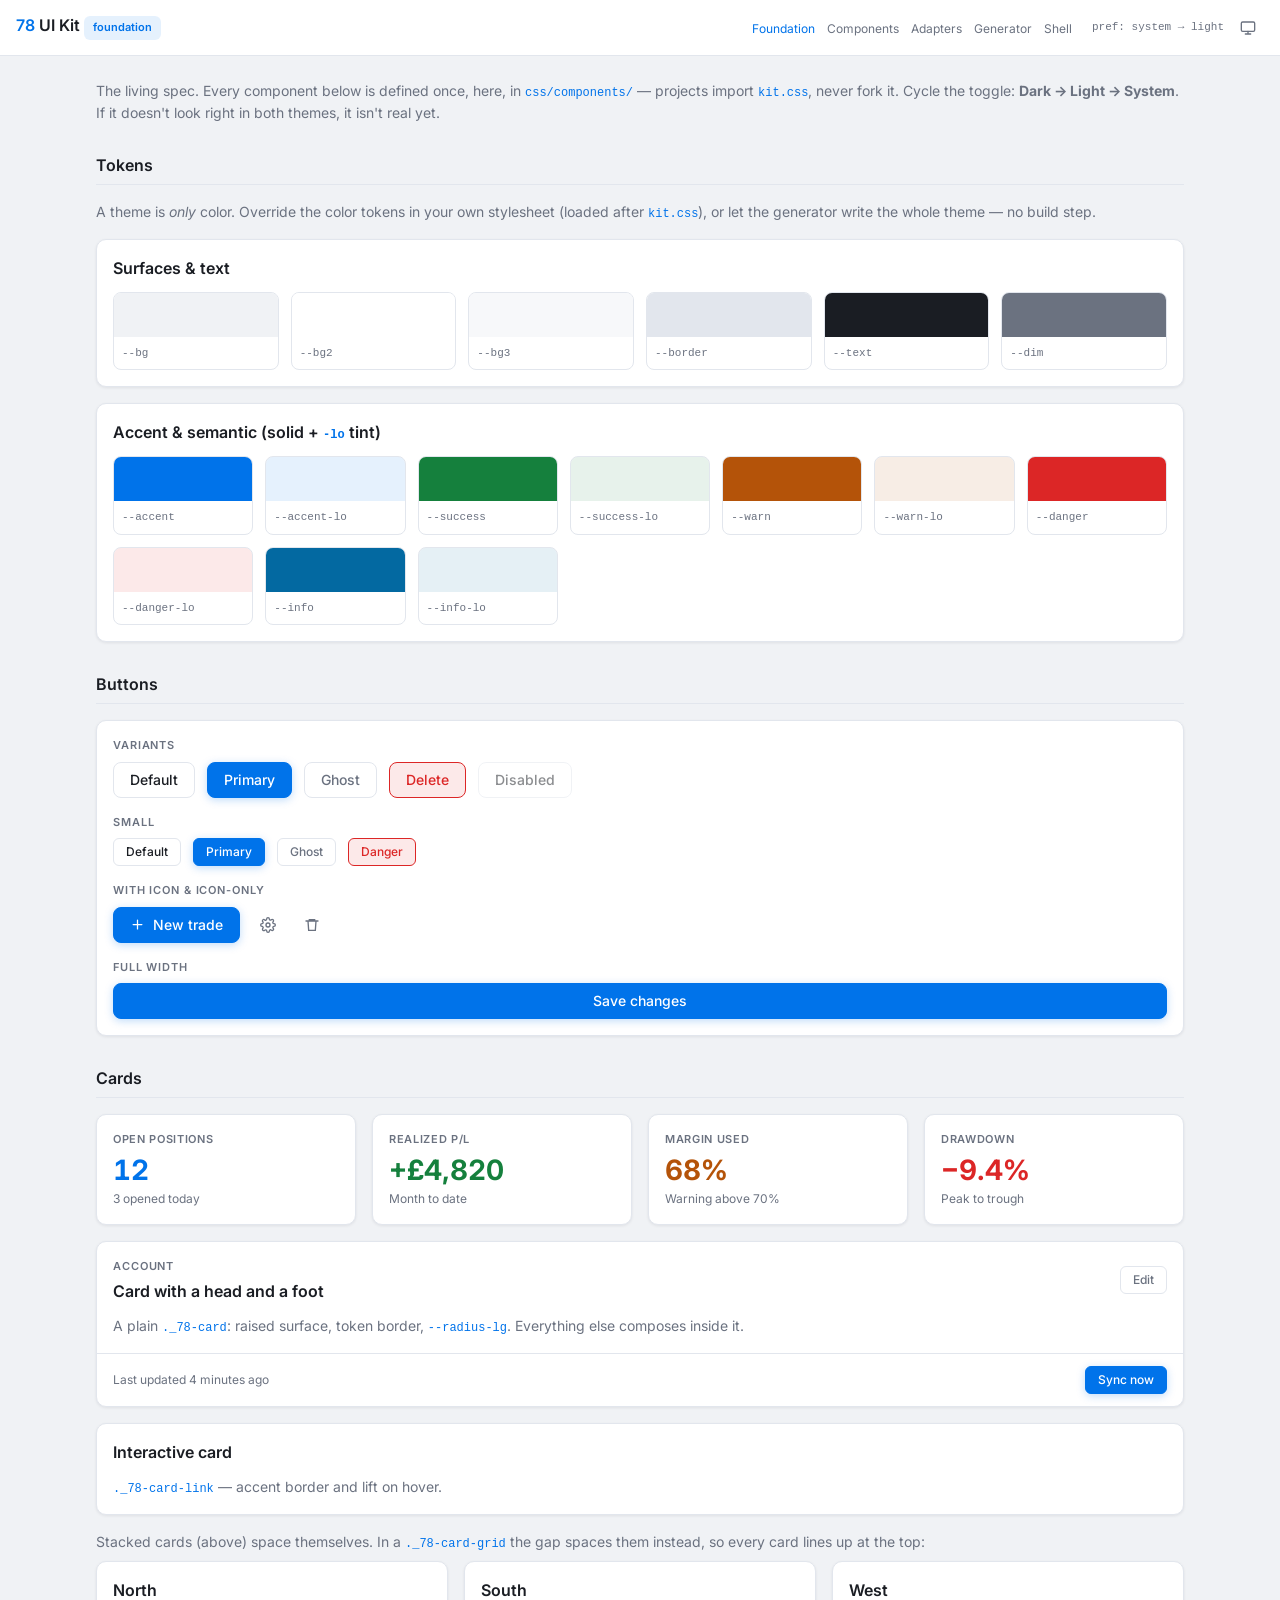
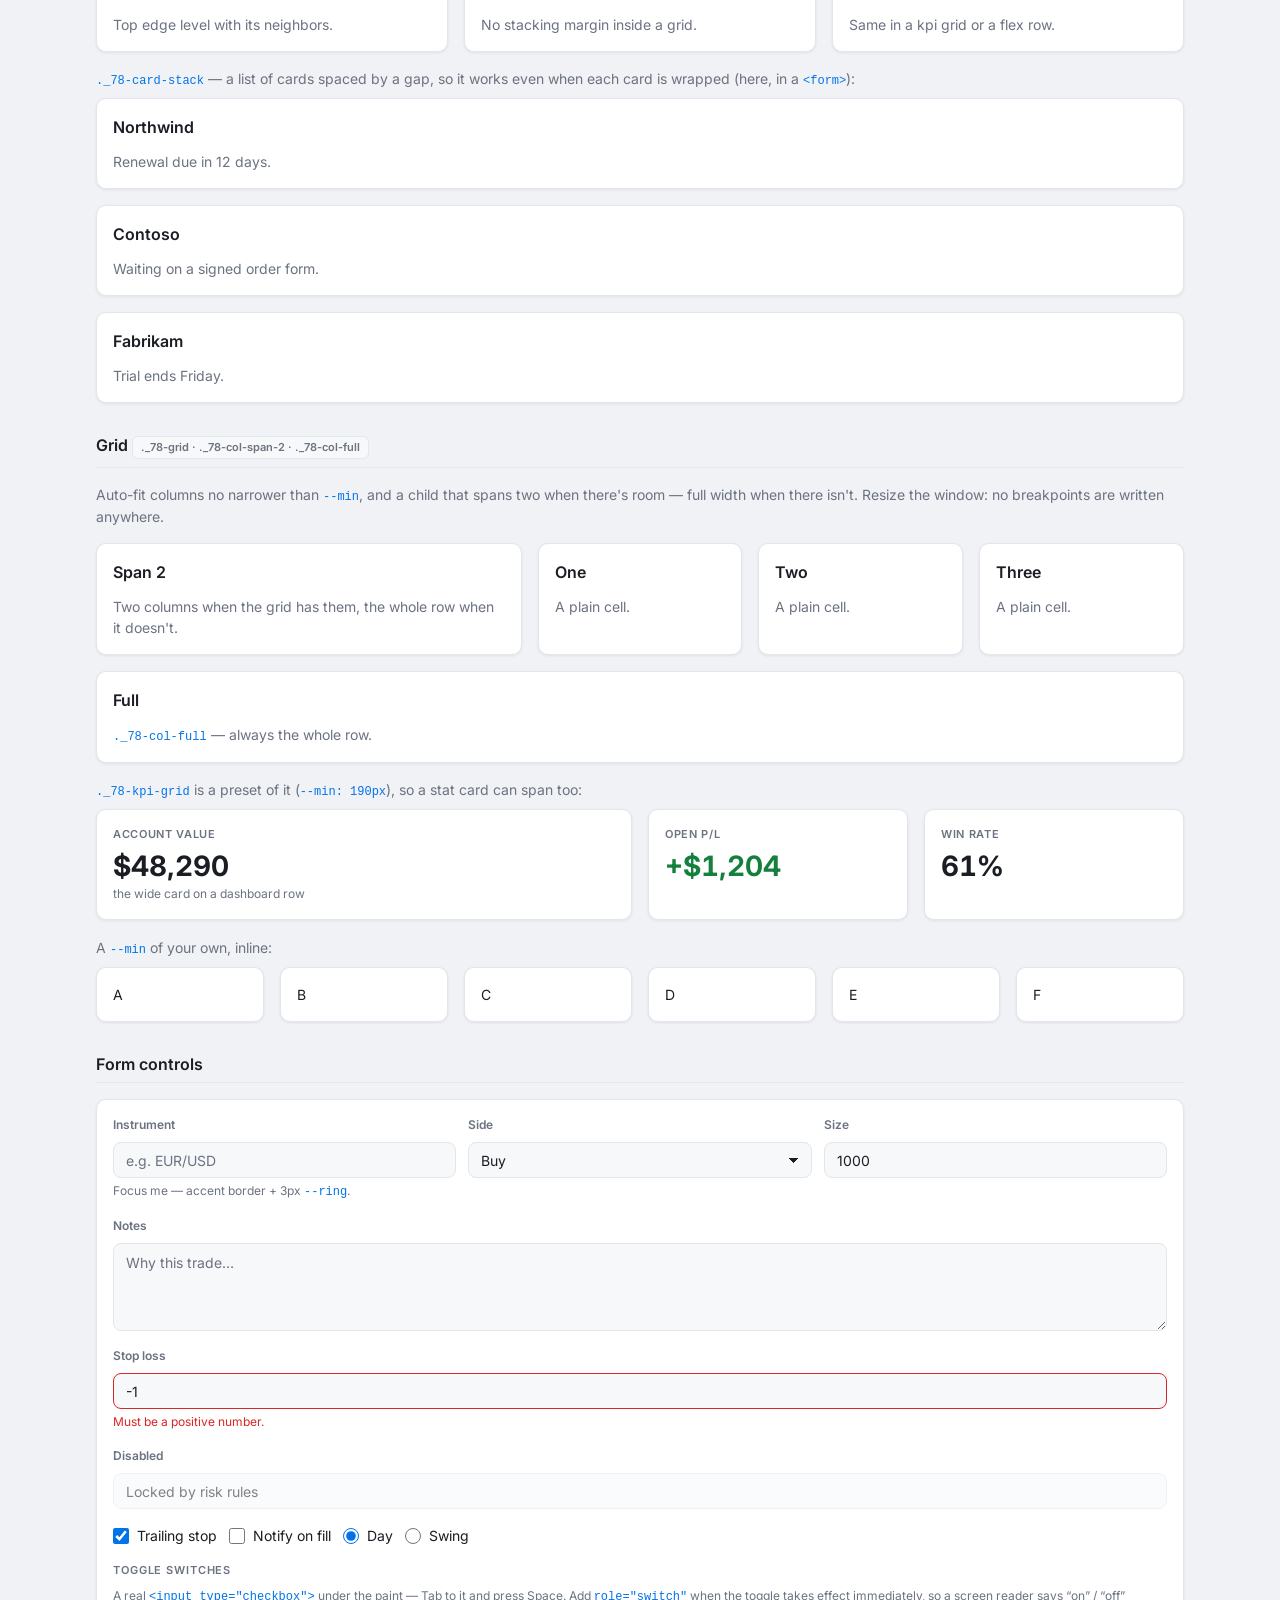
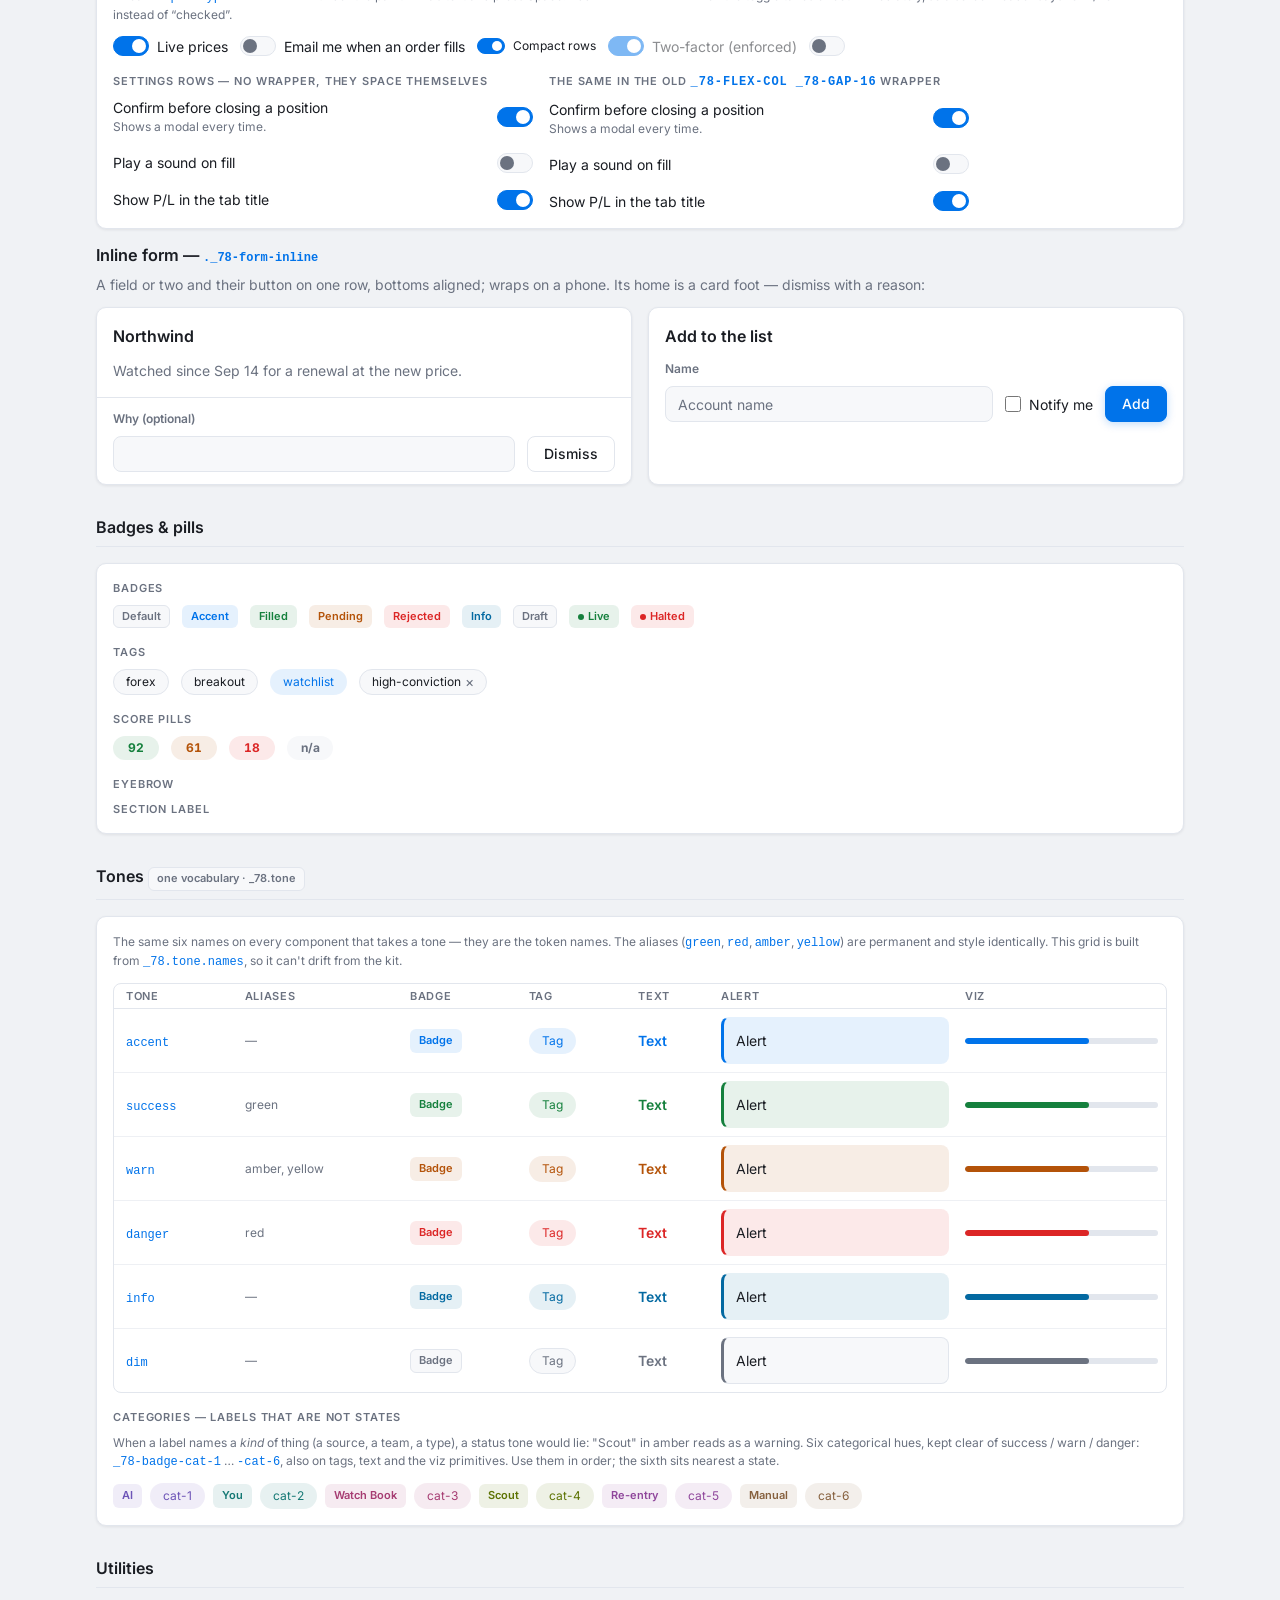
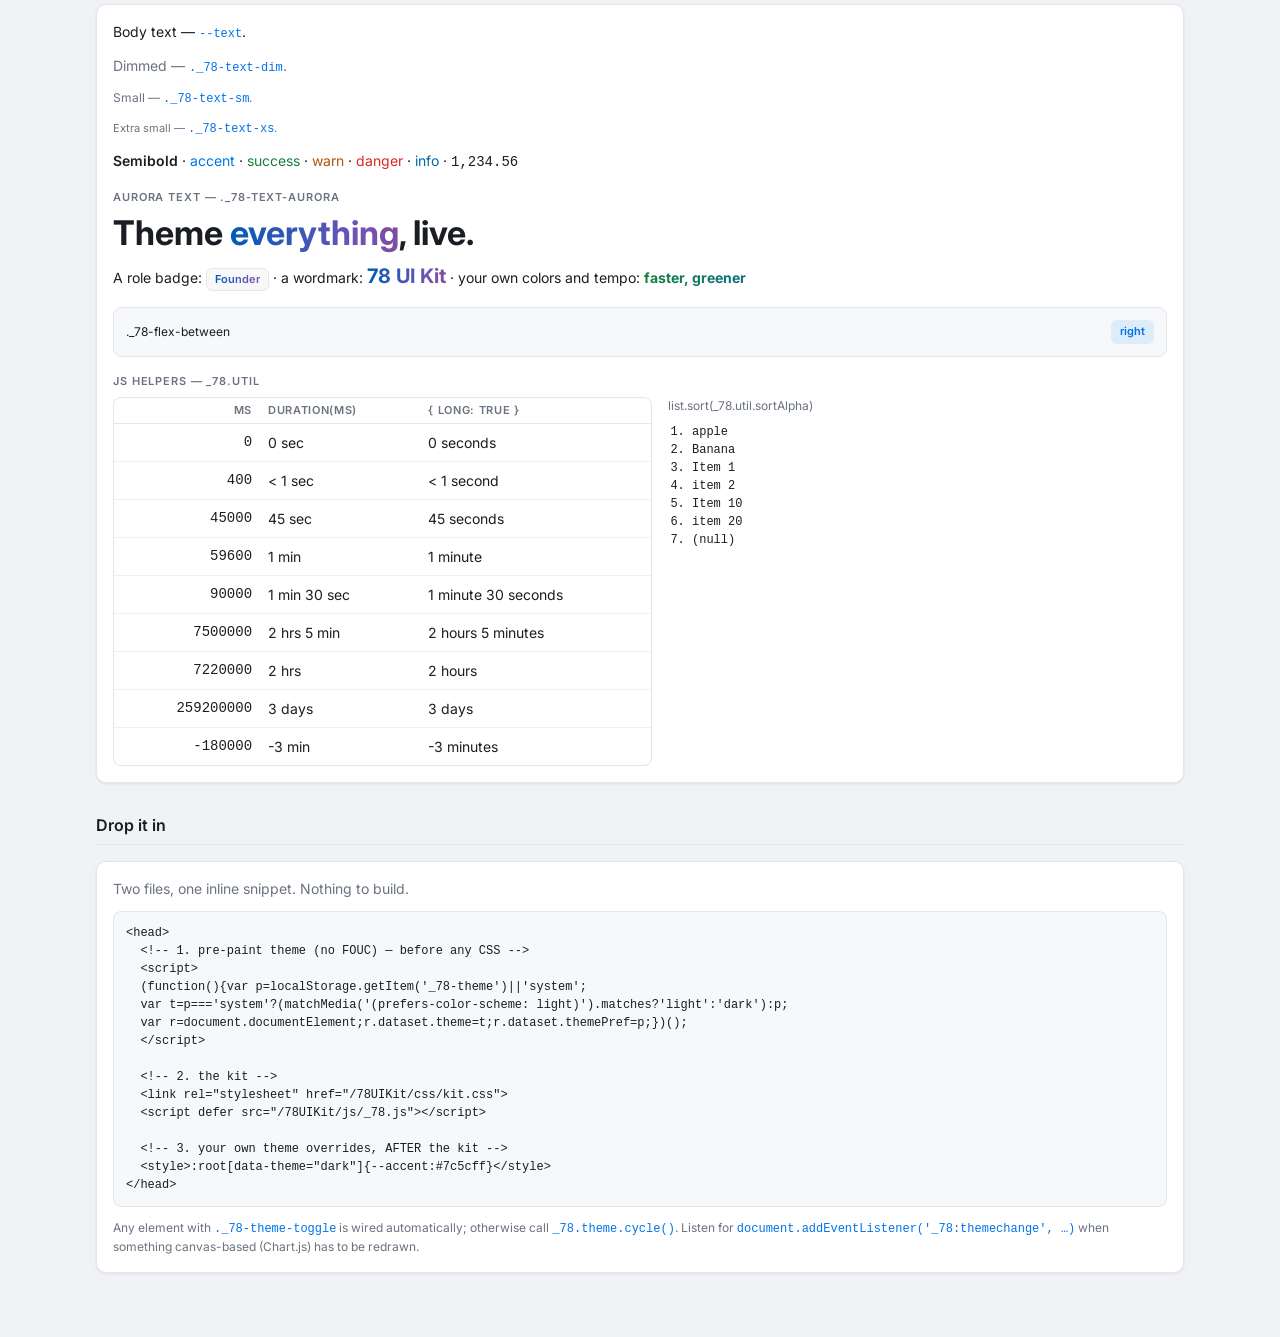
==== commit 01783c2a: "UIK-23: Add ._78-text-aurora, animated gradient text" ====
--- a/demo/index.html
+++ b/demo/index.html
@@ -473,6 +473,13 @@
         <span class="_78-text-danger">danger</span> ·
         <span class="_78-text-info">info</span> ·
         <span class="_78-mono _78-nums">1,234.56</span></p>
+      <div class="_78-mt-16" id="aurora-demo">
+        <div class="_78-eyebrow _78-mb-8">Aurora text — ._78-text-aurora</div>
+        <p style="font-size:34px;font-weight:700;line-height:1.15">Theme <span class="_78-text-aurora">everything</span>, live.</p>
+        <p class="_78-mt-8">A role badge: <span class="_78-badge"><span class="_78-text-aurora">Founder</span></span> ·
+          a wordmark: <strong class="_78-text-aurora" style="font-size:var(--fs-xl)">78 UI Kit</strong> ·
+          your own colors and tempo: <strong class="_78-text-aurora" style="--_78-aurora: var(--success), var(--info), var(--success); --_78-aurora-speed: 3s">faster, greener</strong></p>
+      </div>
       <div class="_78-flex-between _78-mt-16" style="background:var(--bg3);border:1px solid var(--border);border-radius:var(--radius);padding:var(--space-3)">
         <span class="_78-text-sm">._78-flex-between</span>
         <span class="_78-badge _78-badge-accent">right</span>
--- a/css/kit.css
+++ b/css/kit.css
@@ -27,6 +27,7 @@
 @import url("components/alert.css");
 @import url("components/notes.css");
 @import url("components/theme-toggle.css");
+@import url("components/aurora.css");
 @import url("components/utilities.css");
 
 /* Library adapters (css/adapters/*) are deliberately NOT imported here —
